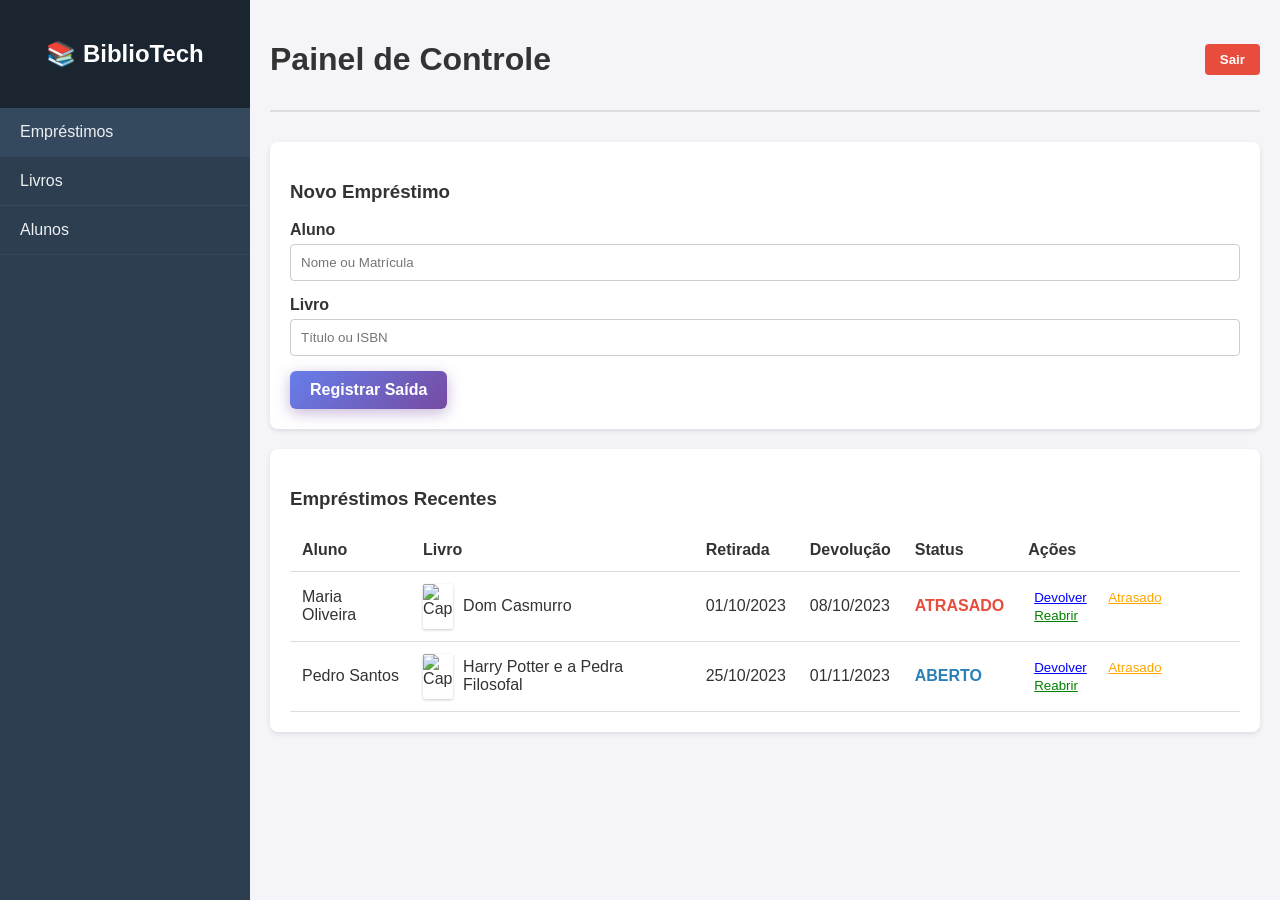
==== index.html @ e7c08247 "primeiro commit" ====
<!DOCTYPE html>
<html lang="pt-BR">
<head>
    <meta charset="UTF-8">
    <meta name="viewport" content="width=device-width, initial-scale=1.0">
    <title>BiblioTech - Gestão de Biblioteca</title>
    <link rel="stylesheet" href="styles.css">
</head>
<body>
    <div class="app-container">
        <!-- Sidebar -->
        <aside class="sidebar">
            <div class="logo">
                <h2>BiblioTech</h2>
            </div>
            <nav>
                <ul>
                    <li><a href="#" class="nav-link active" onclick="navegar('emprestimos')">Empréstimos</a></li>
                    <li><a href="#" class="nav-link" onclick="navegar('livros')">Livros</a></li>
                    <li><a href="#" class="nav-link" onclick="navegar('alunos')">Alunos</a></li>
                </ul>
            </nav>
        </aside>

        <!-- Conteúdo Principal -->
        <main class="content">
            <header>
                <h1>Painel de Controle</h1>
                <div style="display: flex; align-items: center; gap: 15px;">
                    <div id="usuario-logado"></div>
                    <button onclick="logout()" style="padding: 8px 15px; background-color: #e74c3c; color: white; border: none; border-radius: 4px; cursor: pointer; font-weight: bold;">Sair</button>
                </div>
            </header>

            <!-- Seção de Empréstimos (Padrão) -->
            <section id="secao-emprestimos">
                <div class="card">
                    <h3>Novo Empréstimo</h3>
                    <form id="form-emprestimo">
                        <div class="form-group">
                            <label for="input-aluno">Aluno</label>
                            <input type="text" id="input-aluno" placeholder="Nome ou Matrícula" required>
                        </div>
                        <div class="form-group">
                            <label for="input-livro">Livro</label>
                            <input type="text" id="input-livro" placeholder="Título ou ISBN" required>
                        </div>
                        <button type="submit" class="btn-primary">Registrar Saída</button>
                    </form>
                </div>
                <div class="card">
                    <h3>Empréstimos Recentes</h3>
                    <table class="tabela-dados">
                        <thead>
                            <tr>
                                <th>Aluno</th>
                                <th>Livro</th>
                                <th>Retirada</th>
                                <th>Devolução</th>
                                <th>Status</th>
                                <th>Ações</th>
                            </tr>
                        </thead>
                        <tbody id="tabela-emprestimos-body">
                            <!-- Preenchido via JS -->
                        </tbody>
                    </table>
                </div>
            </section>

            <!-- Seção de Livros (será preenchida via JS) -->
            <section id="secao-livros" style="display: none;">
                <div id="form-livro-container" style="display: none;">
                    <div class="card">
                        <h3>Cadastrar Novo Livro (Admin)</h3>
                        <form id="form-livro">
                            <div class="form-group">
                                <label>Título</label>
                                <input type="text" id="input-titulo-livro" placeholder="Título do Livro" required>
                            </div>
                            <div class="form-group">
                                <label>Gênero</label>
                                <input type="text" id="input-genero-livro" placeholder="Ex: Fantasia" required>
                            </div>
                            <div class="form-group">
                                <label>URL da Capa</label>
                                <input type="url" id="input-capa-livro" placeholder="https://exemplo.com/capa.jpg" required>
                            </div>
                            <div class="form-group">
                                <label>Estoque</label>
                                <input type="number" id="input-estoque-livro" placeholder="Quantidade de cópias" required min="1" value="1">
                            </div>
                            <button type="submit" class="btn-primary">Adicionar Livro</button>
                        </form>
                    </div>
                </div>
                <div id="livros-gallery"></div>
            </section>

            <!-- Seção de Alunos -->
            <section id="secao-alunos" style="display: none;">
                <div class="card">
                    <h3>Cadastrar Novo Aluno</h3>
                    <form id="form-aluno">
                        <div class="form-group">
                            <label>Nome</label>
                            <input type="text" id="input-nome-aluno" placeholder="Nome completo" required>
                        </div>
                        <div class="form-group">
                            <label>Matrícula</label>
                            <input type="text" id="input-matricula-aluno" placeholder="Ex: RA1234" required>
                        </div>
                        <div class="form-group">
                            <label>Senha</label>
                            <input type="password" id="input-senha-aluno" placeholder="Senha de acesso" required>
                        </div>
                        <button type="submit" class="btn-primary">Cadastrar Aluno</button>
                    </form>
                </div>

                <div class="card">
                    <h2>Alunos Vinculados</h2>
                    <p id="total-alunos">Total de Alunos: 0</p>
                    <table class="tabela-dados">
                        <thead id="tabela-alunos-head">
                            <!-- Cabeçalho gerado via JS -->
                        </thead>
                        <tbody id="tabela-alunos-body">
                            <!-- Corpo da tabela gerado via JS -->
                        </tbody>
                    </table>
                </div>
            </section>
        </main>
        </div>
    <script src="script.js"></script>

    <!-- Modal de Detalhes do Livro -->
    <div id="livro-detalhes-modal" class="modal" onclick="fecharDetalhesLivro()">
        <div class="modal-content" onclick="event.stopPropagation()">
            <span class="close-button" onclick="fecharDetalhesLivro()">&times;</span>
            <div class="modal-body">
                <img id="modal-capa-livro" src="" alt="Capa do Livro" class="modal-capa">
                <div class="modal-info">
                    <h2 id="modal-titulo-livro"></h2>
                    <p id="modal-genero-livro"></p>
                    <h3>Descrição</h3>
                    <p id="modal-descricao-livro"></p>
                    <h3>Resumo</h3>
                    <p id="modal-resumo-livro"></p>
                </div>
            </div>
        </div>
    </div>
</body>
</html>
---- styles.css ----
body {
    font-family: 'Poppins', sans-serif; /* Fonte mais moderna para o corpo */
    margin: 0;
    background-color: #f4f4f9;
    color: #333;
}

.app-container {
    display: flex;
    min-height: 100vh;
}

/* Sidebar */
.sidebar {
    width: 250px;
    background-color: #2c3e50; /* Cor de fundo de segurança */
    /* Textura de fundo com livros para a barra lateral */
    background-image: linear-gradient(rgba(44, 62, 80, 0.9), rgba(44, 62, 80, 0.9)), url('https://images.unsplash.com/photo-1481627834876-b7833e8f5570?ixlib=rb-1.2.1&auto=format&fit=crop&w=2282&q=80');
    background-size: cover;
    color: white;
    display: flex;
    flex-direction: column;
}

.sidebar .logo {
    padding: 20px;
    text-align: center;
    background-color: #1a252f;
}

/* Adiciona um ícone de livros antes do título */
.sidebar .logo h2::before {
    content: "📚 ";
}

.sidebar nav ul {
    list-style: none;
    padding: 0;
    margin: 0;
}

.sidebar nav a {
    display: block;
    padding: 15px 20px;
    color: #ecf0f1;
    text-decoration: none;
    border-bottom: 1px solid #34495e;
}

.sidebar nav a:hover, .sidebar nav a.active {
    background-color: #34495e;
}

/* Conteúdo Principal */
.content {
    flex: 1;
    padding: 20px;
    /* Fundo temático para a área principal */
    background-image: linear-gradient(rgba(244, 244, 249, 0.92), rgba(244, 244, 249, 0.92)), url('https://images.unsplash.com/photo-1507842217121-9e93c8ddd37f?ixlib=rb-1.2.1&auto=format&fit=crop&w=1950&q=80');
    background-size: cover;
    background-attachment: fixed;
}

header {
    display: flex;
    justify-content: space-between;
    align-items: center;
    margin-bottom: 30px;
    border-bottom: 2px solid #ddd;
    padding-bottom: 10px;
}

header #usuario-logado {
    font-weight: bold;
    animation: fadeIn 2.5s ease-in-out;
}

.card {
    background: white;
    padding: 20px;
    border-radius: 8px;
    box-shadow: 0 2px 5px rgba(0,0,0,0.1);
    margin-bottom: 20px;
}

.form-group {
    margin-bottom: 15px;
}

.form-group label {
    display: block;
    margin-bottom: 5px;
    font-weight: bold;
}

.form-group input {
    width: 100%;
    padding: 10px;
    border: 1px solid #ccc;
    border-radius: 4px;
    box-sizing: border-box;
}

.btn-primary {
    /* Gradiente chamativo */
    background: linear-gradient(135deg, #667eea 0%, #764ba2 100%); /* Roxo/Azul Vibrante */
    color: white;
    border: none;
    padding: 10px 20px;
    border-radius: 6px;
    cursor: pointer;
    font-size: 16px;
    font-weight: 600;
    box-shadow: 0 4px 15px rgba(118, 75, 162, 0.4); /* Sombra colorida */
    transition: transform 0.2s, box-shadow 0.2s;
}

.btn-primary:hover {
    transform: translateY(-2px);
    box-shadow: 0 6px 20px rgba(118, 75, 162, 0.6);
}

.btn-excluir {
    background-color: #e74c3c;
    color: white;
    border: none;
    border-radius: 4px;
    padding: 5px 10px;
    cursor: pointer;
    font-size: 0.8rem;
    font-weight: bold;
    transition: background-color 0.2s;
}
.btn-excluir:hover {
    background-color: #c0392b;
}

/* Tabela */
.tabela-dados {
    width: 100%;
    border-collapse: collapse;
    margin-top: 10px;
}

.tabela-dados th, .tabela-dados td {
    padding: 12px;
    text-align: left;
    border-bottom: 1px solid #ddd;
}

.status-atrasado { color: #e74c3c; font-weight: bold; }
.status-aberto { color: #2980b9; font-weight: bold; }

/* Miniatura da capa na tabela de empréstimos */
.capa-miniatura {
    width: 30px;
    height: 45px;
    object-fit: cover;
    border-radius: 2px;
    box-shadow: 0 1px 3px rgba(0,0,0,0.2);
}

/* Estilos da Página de Login */
.login-container {
    display: flex;
    justify-content: center;
    align-items: center;
    height: 100vh;
    background-color: #1a252f;
    /* Imagem profissional: Biblioteca com estantes e pessoas lendo/estudando */
    background-image: linear-gradient(rgba(20, 30, 48, 0.6), rgba(36, 59, 85, 0.6)), url('https://images.unsplash.com/photo-1524995997946-a1c2e315a42f?ixlib=rb-1.2.1&auto=format&fit=crop&w=1950&q=80');
    background-size: cover;
    background-position: center;
    background-attachment: fixed;
}

.login-card {
    display: flex; /* Ativa o layout lado a lado */
    background: white;
    border-radius: 15px;
    box-shadow: 0 15px 35px rgba(0,0,0,0.3);
    width: 90%;
    max-width: 900px;
    min-height: 550px;
    overflow: hidden; /* Garante que a imagem respeite as bordas arredondadas */
    padding: 0; /* Remove padding do container principal */
    border-top: none; /* Remove a borda superior do estilo anterior */
}

/* Lado da Imagem */
.login-image-side {
    flex: 1; /* Ocupa 50% do espaço */
    background-image: url('https://images.unsplash.com/photo-1521587760476-6c12a4b040da?ixlib=rb-1.2.1&auto=format&fit=crop&w=1350&q=80');
    background-size: cover;
    background-position: center;
    position: relative;
    display: flex;
    align-items: flex-end;
    color: white;
}

.login-image-side::before {
    content: '';
    position: absolute;
    top: 0; left: 0; right: 0; bottom: 0;
    background: linear-gradient(to top, rgba(0,0,0,0.85), rgba(0,0,0,0.2));
}

.overlay-content {
    position: relative;
    padding: 40px;
    z-index: 1;
    animation: fadeIn 2.5s ease-in-out; /* Aplica a animação mais lenta */
}

.overlay-content h2 {
    font-family: 'Playfair Display', serif;
    font-style: italic;
    margin-bottom: 15px;
    font-size: 2.5rem;
    line-height: 1.2;
    text-shadow: 0 2px 4px rgba(0,0,0,0.3);
}

.overlay-content p {
    font-size: 1.1rem;
    opacity: 0.9;
}

/* Lado do Formulário */
.login-form-side {
    flex: 1; /* Ocupa os outros 50% */
    padding: 50px;
    display: flex;
    flex-direction: column;
    justify-content: center;
}

.login-header {
    text-align: center;
    margin-bottom: 40px;
}

.login-header h1 {
    margin: 0 0 10px 0;
    font-family: 'Playfair Display', serif;
    color: #2c3e50;
    font-size: 2.8rem;
    font-weight: 700;
}

/* Inputs mais bonitos */
.login-form-side input { /* Seletor mais específico */
    padding: 15px;
    background-color: #f9f9f9;
    border: 1px solid #ddd;
    border-radius: 6px;
    font-size: 16px;
    transition: border-color 0.3s;
}

.login-form-side input:focus { /* Seletor mais específico */
    border-color: #667eea;
    background-color: #fff;
    outline: none;
    box-shadow: 0 0 0 3px rgba(102, 126, 234, 0.1);
}

.full-width {
    width: 100%;
    font-size: 18px;
    padding: 15px;
    margin-top: 25px;
    font-weight: bold;
    letter-spacing: 0.5px;
    text-transform: uppercase;
    font-size: 14px;
}

.login-footer {
    text-align: center;
    margin-top: 25px;
    font-size: 0.85rem;
    color: #7f8c8d;
}

.login-footer a {
    color: #667eea;
    text-decoration: none;
    font-weight: 600;
}

.login-footer a:hover {
    text-decoration: underline;
}

/* Responsividade para celulares */
@media (max-width: 768px) {
    .login-card {
        flex-direction: column;
        max-width: 400px;
        min-height: auto;
    }
    .login-image-side {
        display: none; /* Esconde a imagem em telas pequenas */
    }
    .login-form-side {
        padding: 30px;
    }
}

/* Animação de Fade In */
@keyframes fadeIn {
    from {
        opacity: 0;
        transform: translateY(20px);
    }
    to {
        opacity: 1;
        transform: translateY(0);
    }
}

/* Estilos da Seção de Livros */
.genero-titulo {
    border-bottom: 2px solid #2c3e50;
    padding-bottom: 5px;
    margin-top: 30px;
    color: #2c3e50;
}

.livros-lista {
    display: flex;
    flex-wrap: wrap;
    gap: 25px;
    margin-top: 20px;
    justify-content: flex-start;
}

.livro-card {
    background-color: #fff;
    border-radius: 12px;
    box-shadow: 0 4px 15px rgba(0,0,0,0.08);
    width: 180px;
    text-align: center;
    position: relative;
    padding: 15px;
    transition: transform 0.3s ease, box-shadow 0.3s ease;
    cursor: pointer;
    display: flex;
    flex-direction: column;
    align-items: center;
    justify-content: space-between;
}

.livro-card:hover {
    transform: translateY(-8px);
    box-shadow: 0 12px 24px rgba(0,0,0,0.15);
}

.livro-capa {
    width: 100%;
    height: 240px;
    object-fit: cover;
    border-radius: 6px;
    /* Sombra mais elaborada para dar profundidade */
    box-shadow: 
        -1px 1px 3px rgba(0,0,0,0.1),
        -3px 3px 8px rgba(0,0,0,0.1),
        -5px 5px 15px rgba(0,0,0,0.1);
    margin-bottom: 10px;
    border: 1px solid rgba(0,0,0,0.1); /* Borda sutil */
    transition: transform 0.3s ease, box-shadow 0.3s ease;
}

.livro-card:hover .livro-capa {
    transform: scale(1.03); /* Aumenta levemente a capa */
    box-shadow: 
        -1px 1px 5px rgba(0,0,0,0.15),
        -5px 5px 15px rgba(0,0,0,0.15),
        -10px 10px 25px rgba(0,0,0,0.15);
}

.livro-titulo {
    font-weight: 700;
    margin-top: 10px;
    font-size: 0.95rem;
    color: #2c3e50;
    line-height: 1.4;
    min-height: 40px;
}

.btn-excluir-livro {
    position: absolute;
    top: 5px;
    right: 5px;
    background-color: #e74c3c;
    color: white;
    border: none;
    border-radius: 50%;
    width: 25px;
    height: 25px;
    font-weight: bold;
    cursor: pointer;
    opacity: 0.8;
    transition: opacity 0.2s;
}
.btn-excluir-livro:hover {
    opacity: 1;
}

.btn-solicitar {
    margin-top: 12px;
    padding: 8px 16px;
    background-color: #667eea;
    color: white;
    border: none;
    border-radius: 20px;
    font-size: 0.85rem;
    font-weight: 600;
    cursor: pointer;
    transition: background-color 0.2s;
    width: 100%;
}

.btn-solicitar:hover {
    background-color: #5a6fd6;
}

/* Estilos do Modal */
.modal {
    display: none;
    position: fixed;
    z-index: 1000;
    left: 0;
    top: 0;
    width: 100%;
    height: 100%;
    overflow: auto;
    background-color: rgba(0,0,0,0.6);
    justify-content: center;
    align-items: center;
}

.modal-content {
    background-color: #fefefe;
    margin: auto;
    padding: 30px;
    border-radius: 15px;
    box-shadow: 0 5px 25px rgba(0,0,0,0.3);
    width: 90%;
    max-width: 800px;
    position: relative;
    animation: fadeIn 0.5s;
}

.close-button {
    color: #aaa;
    position: absolute;
    top: 15px;
    right: 25px;
    font-size: 28px;
    font-weight: bold;
    cursor: pointer;
}

.close-button:hover,
.close-button:focus {
    color: #333;
}

.modal-body {
    display: flex;
    gap: 30px;
}

.modal-capa {
    width: 250px;
    height: auto;
    object-fit: contain;
    border-radius: 10px;
    box-shadow: 0 4px 15px rgba(0,0,0,0.2);
}

.modal-info {
    flex: 1;
}

.modal-info h2 {
    margin-top: 0;
    color: #2c3e50;
}

.modal-info h3 {
    border-bottom: 2px solid #667eea;
    padding-bottom: 5px;
    margin-top: 20px;
    color: #333;
}

.modal-info p {
    line-height: 1.6;
    text-align: justify;
}
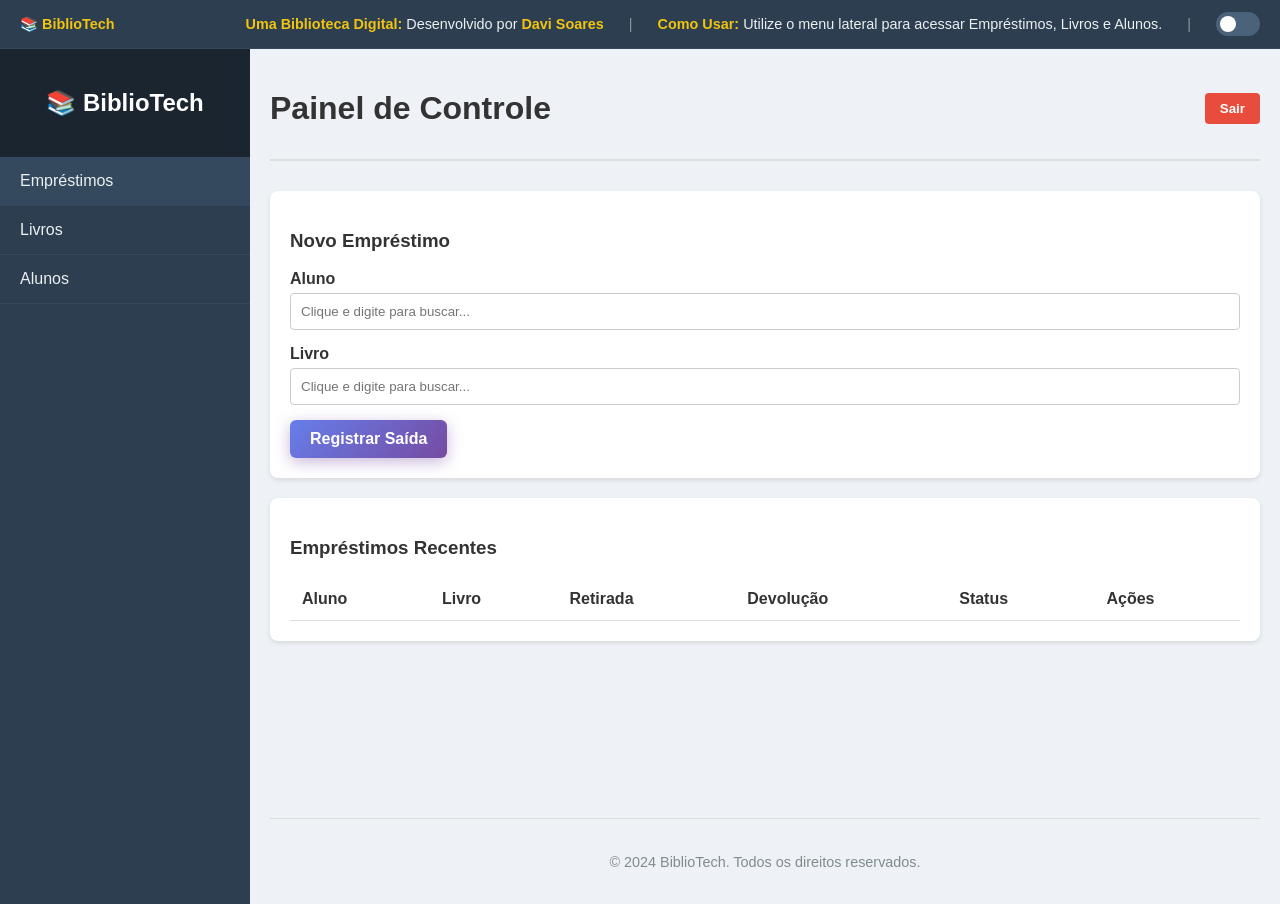
==== commit 82cd9dcd: "atualização tela home" ====
--- a/index.html
+++ b/index.html
@@ -7,6 +7,25 @@
     <link rel="stylesheet" href="styles.css">
 </head>
 <body>
+    <!-- Barra Superior com Informações do App -->
+    <div class="top-info-bar">
+        <div>
+            <strong>📚 BiblioTech</strong>
+        </div>
+        <div style="display: flex; align-items: center; gap: 15px;">
+            <span><strong>Uma Biblioteca Digital:</strong> Desenvolvido por <a href="https://github.com/" target="_blank">Davi Soares</a></span>
+            <span style="margin: 0 10px; opacity: 0.5;">|</span>
+            <span><strong>Como Usar:</strong> Utilize o menu lateral para acessar Empréstimos, Livros e Alunos.</span>
+            <span style="margin: 0 10px; opacity: 0.5;">|</span>
+            <div class="theme-switch-wrapper">
+                <label class="theme-switch" for="dark-mode-toggle">
+                    <input type="checkbox" id="dark-mode-toggle" />
+                    <span class="slider round"></span>
+                </label>
+            </div>
+        </div>
+    </div>
+
     <div class="app-container">
         <!-- Sidebar -->
         <aside class="sidebar">
@@ -34,16 +53,19 @@
 
             <!-- Seção de Empréstimos (Padrão) -->
             <section id="secao-emprestimos">
+                <div id="alerta-atrasos-container"></div>
                 <div class="card">
                     <h3>Novo Empréstimo</h3>
                     <form id="form-emprestimo">
                         <div class="form-group">
                             <label for="input-aluno">Aluno</label>
-                            <input type="text" id="input-aluno" placeholder="Nome ou Matrícula" required>
+                            <input type="text" id="input-aluno" placeholder="Clique e digite para buscar..." required autocomplete="off">
+                            <div id="aluno-suggestions" class="suggestions-container"></div>
                         </div>
                         <div class="form-group">
                             <label for="input-livro">Livro</label>
-                            <input type="text" id="input-livro" placeholder="Título ou ISBN" required>
+                            <input type="text" id="input-livro" placeholder="Clique e digite para buscar..." required autocomplete="off">
+                            <div id="livro-suggestions" class="suggestions-container"></div>
                         </div>
                         <button type="submit" class="btn-primary">Registrar Saída</button>
                     </form>
@@ -72,7 +94,7 @@
             <section id="secao-livros" style="display: none;">
                 <div id="form-livro-container" style="display: none;">
                     <div class="card">
-                        <h3>Cadastrar Novo Livro (Admin)</h3>
+                        <h3>Cadastrar Novo Livro (Administrador)</h3>
                         <form id="form-livro">
                             <div class="form-group">
                                 <label>Título</label>
@@ -81,6 +103,14 @@
                             <div class="form-group">
                                 <label>Gênero</label>
                                 <input type="text" id="input-genero-livro" placeholder="Ex: Fantasia" required>
+                            </div>
+                            <div class="form-group">
+                                <label>Descrição</label>
+                                <textarea id="input-descricao-livro" placeholder="Descrição do livro" required></textarea>
+                            </div>
+                            <div class="form-group">
+                                <label>Ano de Lançamento</label>
+                                <input type="number" id="input-ano-livro" placeholder="Ano de lançamento" required>
                             </div>
                             <div class="form-group">
                                 <label>URL da Capa</label>
@@ -94,6 +124,7 @@
                         </form>
                     </div>
                 </div>
+                <div id="destaques-do-mes-container"></div>
                 <div id="livros-gallery"></div>
             </section>
 
@@ -131,6 +162,11 @@
                     </table>
                 </div>
             </section>
+
+            <!-- Rodapé -->
+            <footer class="app-footer">
+                <p>&copy; <span id="copyright-year">2024</span> BiblioTech. Todos os direitos reservados.</p>
+            </footer>
         </main>
         </div>
     <script src="script.js"></script>
@@ -144,10 +180,12 @@
                 <div class="modal-info">
                     <h2 id="modal-titulo-livro"></h2>
                     <p id="modal-genero-livro"></p>
-                    <h3>Descrição</h3>
+                    <p id="modal-ano-livro"></p>
+                    <div id="modal-status-livro" style="margin: 15px 0;"></div>
+                    <div id="modal-botao-container"></div>
+                    <h3 style="margin-top: 20px;">Descrição</h3>
                     <p id="modal-descricao-livro"></p>
-                    <h3>Resumo</h3>
-                    <p id="modal-resumo-livro"></p>
+                    <div id="modal-comentarios-section"></div>
                 </div>
             </div>
         </div>
--- a/styles.css
+++ b/styles.css
@@ -7,7 +7,7 @@
 
 .app-container {
     display: flex;
-    min-height: 100vh;
+    min-height: calc(100vh - 45px); /* Ajuste para a top-bar */
 }
 
 /* Sidebar */
@@ -55,10 +55,11 @@
 .content {
     flex: 1;
     padding: 20px;
-    /* Fundo temático para a área principal */
-    background-image: linear-gradient(rgba(244, 244, 249, 0.92), rgba(244, 244, 249, 0.92)), url('https://images.unsplash.com/photo-1507842217121-9e93c8ddd37f?ixlib=rb-1.2.1&auto=format&fit=crop&w=1950&q=80');
-    background-size: cover;
-    background-attachment: fixed;
+    display: flex;
+    flex-direction: column;
+    background-image: none;
+    background-color: #eef1f5; /* Fundo padrão profissional */
+    transition: background-color 0.3s ease; /* Transição suave de cor */
 }
 
 header {
@@ -85,6 +86,7 @@
 
 .form-group {
     margin-bottom: 15px;
+    position: relative; /* Para posicionar o container de sugestões */
 }
 
 .form-group label {
@@ -234,6 +236,7 @@
     display: flex;
     flex-direction: column;
     justify-content: center;
+    position: relative; /* Para posicionar o toggle de tema */
 }
 
 .login-header {
@@ -361,7 +364,7 @@
 .livro-capa {
     width: 100%;
     height: 240px;
-    object-fit: cover;
+    object-fit: contain;
     border-radius: 6px;
     /* Sombra mais elaborada para dar profundidade */
     box-shadow: 
@@ -501,4 +504,525 @@
 .modal-info p {
     line-height: 1.6;
     text-align: justify;
+}
+
+/* Estilos da Página Splash (home.html) */
+.splash-container {
+    display: flex;
+    justify-content: center;
+    align-items: center;
+    height: 100vh;
+    text-align: center;
+    color: white;
+    /* Imagem de fundo profissional com tema de biblioteca */
+    background-image: linear-gradient(rgba(0, 0, 0, 0.6), rgba(0, 0, 0, 0.6)), url('https://images.unsplash.com/photo-1507842217343-583bb7270b66?auto=format&fit=crop&w=1950&q=80');
+    background-size: cover;
+    background-position: center;
+    font-family: 'Poppins', sans-serif;
+    padding: 20px;
+    box-sizing: border-box;
+}
+
+.splash-content {
+    animation: fadeIn 2s ease-in-out;
+    /* Efeito de moldura bonita e moderna (glassmorphism) */
+    background: rgba(255, 255, 255, 0.1);
+    backdrop-filter: blur(8px);
+    -webkit-backdrop-filter: blur(8px); /* Para compatibilidade com Safari */
+    padding: 40px 60px;
+    border-radius: 15px;
+    border: 1px solid rgba(255, 255, 255, 0.2);
+    box-shadow: 0 8px 32px 0 rgba(0, 0, 0, 0.37);
+}
+
+.splash-content h1 {
+    font-family: 'Playfair Display', serif;
+    font-size: 4rem;
+    margin-bottom: 10px;
+    text-shadow: 0 2px 4px rgba(0,0,0,0.5);
+}
+
+.splash-content p {
+    font-size: 1.2rem;
+    margin-bottom: 30px;
+    text-shadow: 0 1px 3px rgba(0,0,0,0.5);
+}
+
+.btn-splash {
+    background: linear-gradient(135deg, #667eea 0%, #764ba2 100%);
+    color: white;
+    padding: 15px 35px;
+    border-radius: 50px;
+    text-decoration: none;
+    font-size: 1.1rem;
+    font-weight: 600;
+    box-shadow: 0 4px 15px rgba(0,0,0,0.2);
+    transition: transform 0.3s, box-shadow 0.3s;
+    display: inline-block;
+}
+
+.btn-splash:hover {
+    transform: translateY(-3px);
+    box-shadow: 0 6px 20px rgba(0,0,0,0.3);
+}
+
+/* Estilos da Tela de Carregamento */
+#loading-overlay {
+    position: fixed;
+    top: 0;
+    left: 0;
+    width: 100%;
+    height: 100%;
+    background-color: rgba(255, 255, 255, 0.9);
+    display: none; /* Inicia oculto */
+    justify-content: center;
+    align-items: center;
+    flex-direction: column;
+    z-index: 2000;
+}
+
+body.dark-mode #loading-overlay {
+    background-color: rgba(26, 37, 47, 0.9);
+}
+
+body.dark-mode #loading-overlay p {
+    color: #ecf0f1;
+}
+
+#loading-overlay p {
+    margin-top: 20px;
+    font-size: 1.2rem;
+    font-weight: 600;
+    color: #2c3e50;
+}
+
+/* Animação do Livro */
+.book {
+    --color: #fff;
+    --duration: 6.8s;
+    width: 32px;
+    height: 12px;
+    position: relative;
+    margin: 32px 0 0 0;
+    zoom: 1.5;
+}
+
+.book .book__pg-shadow {
+    width: 100%;
+    height: 100%;
+    position: absolute;
+    left: 0;
+    top: 0;
+    transform-origin: left center;
+    transform: scaleY(0);
+    animation: book-page-shadow var(--duration) linear infinite;
+}
+
+.book .book__pg {
+    width: 16px;
+    height: 10px;
+    position: absolute;
+    top: 0;
+    left: 50%;
+    transform-origin: left center;
+    border-radius: 0 2px 2px 0;
+    background: var(--color);
+    transform: scaleY(0);
+    animation: book-page var(--duration) linear infinite;
+}
+
+.book .book__pg--2 { animation-delay: 0.25s; }
+.book .book__pg--3 { animation-delay: 0.5s; }
+.book .book__pg--4 { animation-delay: 0.75s; }
+.book .book__pg--5 { animation-delay: 1s; }
+
+@keyframes book-page {
+    0%, 12.5% { transform: scaleY(0); }
+    25%, 75% { transform: scaleY(1); }
+    87.5%, 100% { transform: scaleY(0); }
+}
+
+@keyframes book-page-shadow {
+    0%, 12.5% { transform: scaleY(0); }
+    25%, 75% { transform: scaleY(1); }
+    87.5%, 100% { transform: scaleY(0); }
+}
+
+/* Estilos para a seção de Comentários/Feedback */
+.comentario-item {
+    background-color: #f8f9fa;
+    padding: 12px;
+    border-radius: 8px;
+    margin-bottom: 12px;
+    border-left: 4px solid #667eea; /* Detalhe colorido à esquerda */
+    box-shadow: 0 1px 3px rgba(0,0,0,0.05);
+}
+
+.comentario-header {
+    display: flex;
+    justify-content: space-between;
+    font-size: 0.9rem;
+    margin-bottom: 6px;
+    color: #2c3e50;
+}
+
+.comentario-data {
+    font-size: 0.8rem;
+    color: #95a5a6;
+}
+
+.comentario-texto {
+    margin: 0;
+    font-size: 0.95rem;
+    color: #555;
+    line-height: 1.4;
+}
+
+#texto-novo-comentario {
+    width: 100%;
+    padding: 12px;
+    border: 1px solid #ddd;
+    border-radius: 6px;
+    resize: vertical; /* Permite redimensionar apenas verticalmente */
+    font-family: inherit;
+    box-sizing: border-box;
+    transition: border-color 0.3s;
+}
+
+#texto-novo-comentario:focus {
+    border-color: #667eea;
+    outline: none;
+}
+
+/* Estilos para as Estrelas de Classificação */
+.star-filled { color: #f1c40f; } /* Amarelo/Dourado */
+.star-empty { color: #ccc; }
+.stars-display { font-size: 1rem; }
+
+.rating-container {
+    display: flex;
+    align-items: center;
+    margin-bottom: 10px;
+}
+
+.stars-input span {
+    font-size: 1.5rem;
+    color: #ccc;
+    cursor: pointer;
+    transition: color 0.2s, transform 0.1s;
+    display: inline-block;
+}
+
+.stars-input span.active, .stars-input span:hover {
+    color: #f1c40f;
+    transform: scale(1.1);
+}
+
+/* Estilos para o Toggle de Modo Escuro */
+.theme-switch-wrapper {
+    display: flex;
+    align-items: center;
+}
+.theme-switch {
+    display: inline-block;
+    height: 24px;
+    position: relative;
+    width: 44px;
+}
+.theme-switch input {
+    opacity: 0;
+    width: 0;
+    height: 0;
+}
+.slider {
+    background-color: #4a627a;
+    bottom: 0;
+    cursor: pointer;
+    left: 0;
+    position: absolute;
+    right: 0;
+    top: 0;
+    transition: .4s;
+}
+.slider:before {
+    background-color: #fff;
+    bottom: 4px;
+    content: "";
+    height: 16px;
+    left: 4px;
+    position: absolute;
+    transition: .4s;
+    width: 16px;
+}
+input:checked + .slider {
+    background-color: #667eea;
+}
+input:checked + .slider:before {
+    transform: translateX(20px);
+}
+.slider.round {
+    border-radius: 34px;
+}
+.slider.round:before {
+    border-radius: 50%;
+}
+
+/* --- TEMA MODO ESCURO --- */
+body.dark-mode {
+    background-color: #1a252f;
+    color: #ecf0f1;
+}
+
+/* Estilos do Modo Escuro para a Página de Login */
+body.dark-mode .login-card {
+    background: #2c3e50;
+    box-shadow: 0 15px 35px rgba(0,0,0,0.5);
+}
+
+body.dark-mode .login-header h1,
+body.dark-mode .login-header p {
+    color: #ecf0f1;
+}
+
+body.dark-mode .login-form-side input {
+    background-color: #34495e;
+    color: #ecf0f1;
+    border: 1px solid #4a627a;
+}
+
+body.dark-mode .login-form-side input:focus {
+    border-color: #764ba2;
+    background-color: #3a506b;
+    box-shadow: 0 0 0 3px rgba(118, 75, 162, 0.2);
+}
+
+body.dark-mode .login-footer {
+    color: #95a5a6;
+}
+
+body.dark-mode .login-footer a {
+    color: #76a9ea;
+}
+
+/* Estilos do Modo Escuro para o Modal de Recuperação de Senha */
+body.dark-mode #recuperar-senha-modal .modal-content {
+    background-color: #2c3e50;
+    color: #ecf0f1;
+}
+
+body.dark-mode #recuperar-senha-modal .close-button {
+    color: #bdc3c7;
+}
+
+body.dark-mode #recuperar-senha-modal .close-button:hover {
+    color: #fff;
+}
+
+/* Ajusta a cor das mensagens de sucesso/erro no modal de recuperação em modo escuro */
+body.dark-mode #resultado-recuperacao p[style*="#27ae60"] { color: #2ecc71 !important; }
+body.dark-mode #resultado-recuperacao p[style*="#e74c3c"] { color: #ff7675 !important; }
+
+
+body.dark-mode .content {
+    background-color: #212e3c;
+    background-image: none;
+}
+
+body.dark-mode .card {
+    background: #2c3e50;
+    color: #ecf0f1;
+    box-shadow: 0 2px 5px rgba(0,0,0,0.3);
+}
+
+body.dark-mode .tabela-dados th, 
+body.dark-mode .tabela-dados td {
+    border-bottom: 1px solid #34495e;
+}
+
+body.dark-mode header {
+    border-bottom: 2px solid #34495e;
+}
+
+body.dark-mode .form-group input,
+body.dark-mode textarea {
+    background-color: #34495e;
+    color: #ecf0f1;
+    border: 1px solid #4a627a;
+}
+body.dark-mode .form-group input::placeholder,
+body.dark-mode textarea::placeholder {
+    color: #95a5a6;
+}
+
+body.dark-mode .modal-content { background-color: #2c3e50; }
+body.dark-mode .modal-info h2,
+body.dark-mode .modal-info h3 { color: #fff; }
+body.dark-mode .close-button { color: #bdc3c7; }
+body.dark-mode .close-button:hover { color: #fff; }
+body.dark-mode .comentario-item { background-color: #34495e; border-left-color: #764ba2; }
+body.dark-mode .comentario-header { color: #ecf0f1; }
+body.dark-mode .comentario-texto { color: #bdc3c7; }
+body.dark-mode #texto-novo-comentario { background-color: #212e3c; border-color: #4a627a; color: #ecf0f1; }
+body.dark-mode .genero-titulo { color: #ecf0f1; border-bottom-color: #667eea; }
+body.dark-mode .livro-card { background-color: #34495e; box-shadow: 0 4px 15px rgba(0,0,0,0.2); }
+body.dark-mode .livro-titulo { color: #ecf0f1; }
+body.dark-mode .sidebar { background-image: linear-gradient(rgba(26, 37, 47, 0.95), rgba(26, 37, 47, 0.95)), url('https://images.unsplash.com/photo-1481627834876-b7833e8f5570?ixlib=rb-1.2.1&auto=format&fit=crop&w=2282&q=80'); }
+body.dark-mode .sidebar .logo { background-color: #111821; }
+body.dark-mode .suggestions-container {
+    background-color: #34495e;
+    border-color: #4a627a;
+}
+body.dark-mode .suggestion-item:hover {
+    background-color: #4a627a;
+}
+body.dark-mode .alerta-atrasos {
+    background-color: #4a3232;
+    border-color: #c0392b;
+    color: #f2d7d5;
+}
+
+body.dark-mode .alerta-atrasos h4 {
+    color: #f5b7b1;
+}
+
+body.dark-mode .destaques-titulo {
+    color: #a389d4; /* Roxo mais claro */
+}
+
+body.dark-mode .livro-card.destaque {
+    border-color: #f1c40f;
+}
+
+/* Estilos para a nova barra superior de informações */
+.top-info-bar {
+    background-color: #2c3e50;
+    color: #ecf0f1;
+    padding: 12px 20px;
+    display: flex;
+    justify-content: space-between;
+    align-items: center;
+    font-size: 0.9rem;
+    border-bottom: 1px solid #34495e;
+}
+
+.top-info-bar strong {
+    color: #f1c40f; /* Destaque em amarelo */
+}
+
+/* Estilos para a nova barra superior de informações */
+.top-info-bar {
+    background-color: #2c3e50;
+    color: #ecf0f1;
+    padding: 12px 20px;
+    display: flex;
+    justify-content: space-between;
+    align-items: center;
+    font-size: 0.9rem;
+    border-bottom: 1px solid #34495e;
+}
+
+.top-info-bar strong {
+    color: #f1c40f; /* Destaque em amarelo */
+}
+
+/* Estilo para o link do desenvolvedor na barra superior */
+.top-info-bar a {
+    color: #f1c40f;
+    text-decoration: none;
+    font-weight: bold;
+}
+
+.top-info-bar a:hover {
+    text-decoration: underline;
+}
+
+/* Estilos para o Rodapé */
+.app-footer {
+    margin-top: auto; /* Empurra o rodapé para o final do container flex */
+    padding-top: 20px;
+    border-top: 1px solid #ddd;
+    text-align: center;
+    font-size: 0.9rem;
+    color: #7f8c8d;
+}
+
+body.dark-mode .app-footer {
+    border-top-color: #34495e;
+    color: #95a5a6;
+}
+
+/* Estilos para o container de sugestões (autocomplete) */
+.suggestions-container {
+    display: none; /* Começa escondido */
+    position: absolute;
+    border: 1px solid #ddd;
+    border-top: none;
+    z-index: 99;
+    background-color: white;
+    width: 100%;
+    box-sizing: border-box;
+    max-height: 200px;
+    overflow-y: auto;
+    box-shadow: 0 3px 8px rgba(0,0,0,0.1);
+    border-radius: 0 0 6px 6px;
+}
+
+.suggestion-item {
+    padding: 12px;
+    cursor: pointer;
+    font-size: 0.95rem;
+}
+
+.suggestion-item:hover {
+    background-color: #f0f2f5;
+}
+
+/* Estilos para o Alerta de Atrasos */
+.alerta-atrasos {
+    background-color: #fff2f2;
+    border: 1px solid #e74c3c;
+    border-left-width: 5px;
+}
+
+.alerta-atrasos h4 {
+    margin-top: 0;
+    color: #c0392b;
+}
+
+.alerta-atrasos ul {
+    padding-left: 25px;
+    margin-top: 10px;
+    list-style-type: '👤';
+}
+
+.alerta-atrasos li {
+    padding-left: 8px;
+    margin-bottom: 5px;
+}
+
+/* Estilos para a Seção de Destaques */
+.destaques-titulo {
+    color: #764ba2; /* Roxo do gradiente */
+    font-family: 'Playfair Display', serif;
+    font-size: 1.8rem;
+    text-align: center;
+    margin-bottom: 20px;
+}
+
+.livro-card.destaque {
+    border: 2px solid #f1c40f; /* Borda dourada */
+}
+
+.destaque-badge {
+    position: absolute;
+    top: 10px;
+    left: -8px;
+    background: linear-gradient(135deg, #f1c40f 0%, #f39c12 100%); /* Gradiente dourado */
+    color: white;
+    padding: 5px 10px;
+    font-size: 0.8rem;
+    font-weight: bold;
+    border-radius: 4px;
+    box-shadow: 0 2px 5px rgba(0,0,0,0.2);
+    transform: rotate(-5deg);
 }
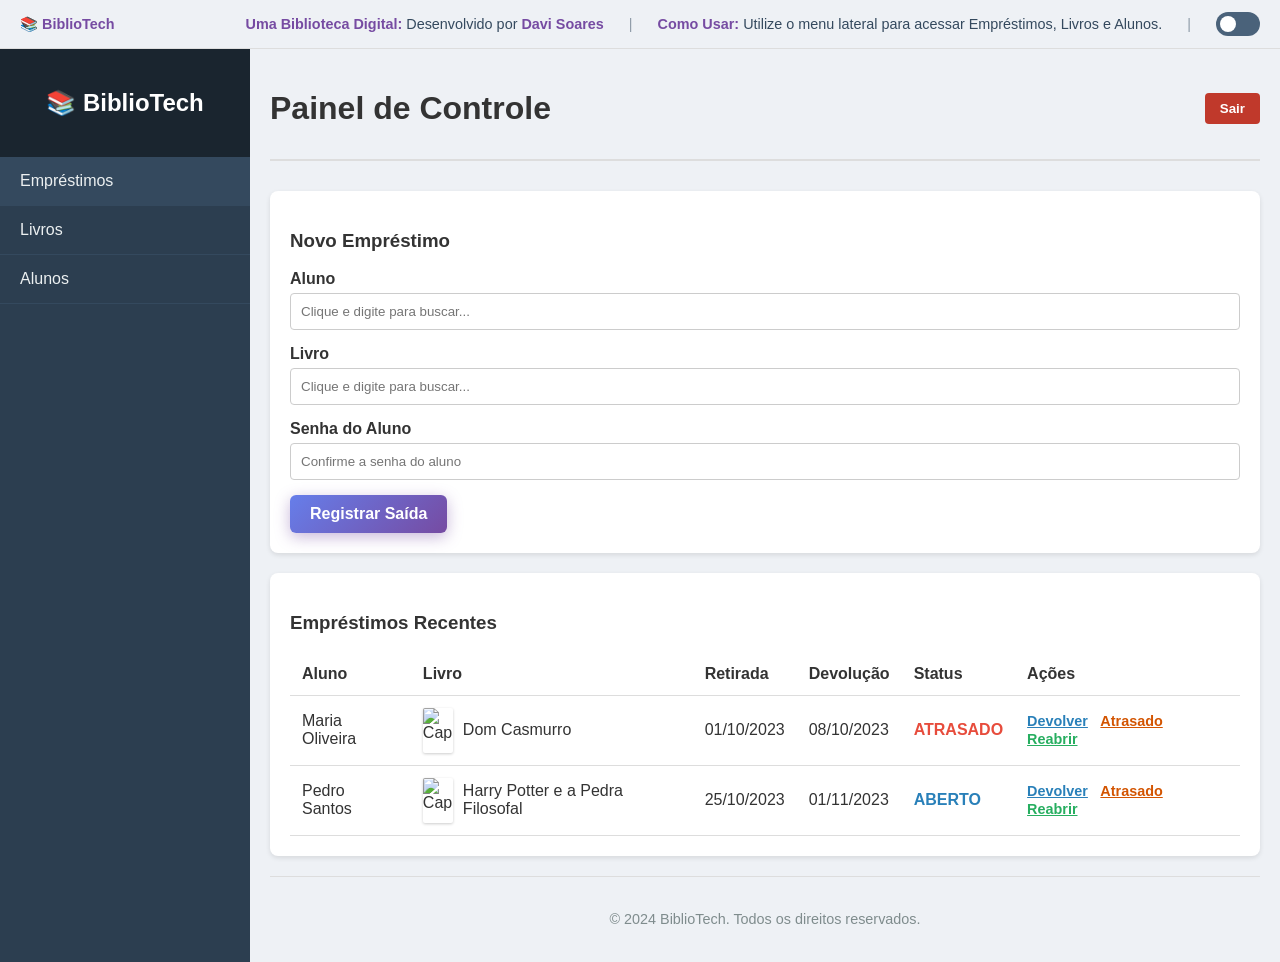
==== commit 0704aa40: "atualizacao modo dark" ====
--- a/index.html
+++ b/index.html
@@ -14,9 +14,9 @@
         </div>
         <div style="display: flex; align-items: center; gap: 15px;">
             <span><strong>Uma Biblioteca Digital:</strong> Desenvolvido por <a href="https://github.com/" target="_blank">Davi Soares</a></span>
-            <span style="margin: 0 10px; opacity: 0.5;">|</span>
+            <span class="info-separator">|</span>
             <span><strong>Como Usar:</strong> Utilize o menu lateral para acessar Empréstimos, Livros e Alunos.</span>
-            <span style="margin: 0 10px; opacity: 0.5;">|</span>
+            <span class="info-separator">|</span>
             <div class="theme-switch-wrapper">
                 <label class="theme-switch" for="dark-mode-toggle">
                     <input type="checkbox" id="dark-mode-toggle" />
@@ -47,7 +47,7 @@
                 <h1>Painel de Controle</h1>
                 <div style="display: flex; align-items: center; gap: 15px;">
                     <div id="usuario-logado"></div>
-                    <button onclick="logout()" style="padding: 8px 15px; background-color: #e74c3c; color: white; border: none; border-radius: 4px; cursor: pointer; font-weight: bold;">Sair</button>
+                    <button onclick="logout()" class="btn-logout">Sair</button>
                 </div>
             </header>
 
@@ -66,6 +66,10 @@
                             <label for="input-livro">Livro</label>
                             <input type="text" id="input-livro" placeholder="Clique e digite para buscar..." required autocomplete="off">
                             <div id="livro-suggestions" class="suggestions-container"></div>
+                        </div>
+                        <div class="form-group">
+                            <label for="input-senha-emprestimo">Senha do Aluno</label>
+                            <input type="password" id="input-senha-emprestimo" placeholder="Confirme a senha do aluno" required>
                         </div>
                         <button type="submit" class="btn-primary">Registrar Saída</button>
                     </form>
@@ -98,19 +102,16 @@
                         <form id="form-livro">
                             <div class="form-group">
                                 <label>Título</label>
-                                <input type="text" id="input-titulo-livro" placeholder="Título do Livro" required>
+                                <input type="text" id="input-titulo-livro" placeholder="Digite para buscar livros na web..." required autocomplete="off">
+                                <div id="livro-search-suggestions" class="suggestions-container"></div>
                             </div>
                             <div class="form-group">
                                 <label>Gênero</label>
                                 <input type="text" id="input-genero-livro" placeholder="Ex: Fantasia" required>
                             </div>
                             <div class="form-group">
-                                <label>Descrição</label>
-                                <textarea id="input-descricao-livro" placeholder="Descrição do livro" required></textarea>
-                            </div>
-                            <div class="form-group">
                                 <label>Ano de Lançamento</label>
-                                <input type="number" id="input-ano-livro" placeholder="Ano de lançamento" required>
+                                <input type="number" id="input-ano-livro" placeholder="Ex: 2023" required>
                             </div>
                             <div class="form-group">
                                 <label>URL da Capa</label>
@@ -183,11 +184,33 @@
                     <p id="modal-ano-livro"></p>
                     <div id="modal-status-livro" style="margin: 15px 0;"></div>
                     <div id="modal-botao-container"></div>
-                    <h3 style="margin-top: 20px;">Descrição</h3>
-                    <p id="modal-descricao-livro"></p>
                     <div id="modal-comentarios-section"></div>
                 </div>
             </div>
+        </div>
+    </div>
+
+    <!-- Modal de Edição de Aluno -->
+    <div id="aluno-edicao-modal" class="modal" onclick="fecharModalEdicaoAluno()">
+        <div class="modal-content" style="max-width: 500px;" onclick="event.stopPropagation()">
+            <span class="close-button" onclick="fecharModalEdicaoAluno()">&times;</span>
+            <h2>Editar Aluno</h2>
+            <form id="form-edicao-aluno" onsubmit="salvarEdicaoAluno(event)">
+                <input type="hidden" id="edit-aluno-id">
+                <div class="form-group">
+                    <label>Nome</label>
+                    <input type="text" id="edit-nome-aluno" placeholder="Nome completo" required>
+                </div>
+                <div class="form-group">
+                    <label>Matrícula</label>
+                    <input type="text" id="edit-matricula-aluno" placeholder="Ex: RA1234" required>
+                </div>
+                <div class="form-group">
+                    <label>Senha</label>
+                    <input type="password" id="edit-senha-aluno" placeholder="Deixe em branco para não alterar">
+                </div>
+                <button type="submit" class="btn-primary">Salvar Alterações</button>
+            </form>
         </div>
     </div>
 </body>
--- a/styles.css
+++ b/styles.css
@@ -137,6 +137,52 @@
     background-color: #c0392b;
 }
 
+/* Botão de Edição na Tabela */
+.btn-editar {
+    background-color: #3498db; /* Azul */
+    color: white;
+    border: none;
+    border-radius: 4px;
+    padding: 5px 10px;
+    cursor: pointer;
+    font-size: 0.8rem;
+    font-weight: bold;
+    transition: background-color 0.2s;
+    margin-right: 5px; /* Espaçamento entre botões */
+}
+.btn-editar:hover { background-color: #2980b9; }
+
+/* Botão de Logout no Header */
+.btn-logout {
+    padding: 8px 15px;
+    background-color: #c0392b; /* Vermelho mais sóbrio */
+    color: white;
+    border: none;
+    border-radius: 4px;
+    cursor: pointer;
+    font-weight: bold;
+    transition: background-color 0.2s;
+}
+.btn-logout:hover {
+    background-color: #e74c3c; /* Vermelho mais claro no hover */
+}
+
+/* Estilos para botões de ação na tabela */
+.btn-acao {
+    cursor: pointer;
+    text-decoration: underline;
+    background: none;
+    border: none;
+    margin-right: 8px;
+    font-weight: 600;
+    font-family: inherit;
+    font-size: 0.9rem;
+    padding: 0;
+}
+.btn-devolver { color: #2980b9; } /* Azul */
+.btn-atrasado { color: #d35400; } /* Laranja */
+.btn-reabrir { color: #27ae60; } /* Verde */
+
 /* Tabela */
 .tabela-dados {
     width: 100%;
@@ -152,6 +198,23 @@
 
 .status-atrasado { color: #e74c3c; font-weight: bold; }
 .status-aberto { color: #2980b9; font-weight: bold; }
+.status-concluido { color: #28a745; font-weight: bold; }
+
+/* Status de disponibilidade nos cards de livro */
+.status-disponivel, .status-indisponivel {
+    font-size: 0.85rem;
+    font-weight: bold;
+    margin-bottom: 5px;
+    display: block;
+}
+
+.status-disponivel {
+    color: #27ae60; /* Verde */
+}
+
+.status-indisponivel {
+    color: #c0392b; /* Vermelho */
+}
 
 /* Miniatura da capa na tabela de empréstimos */
 .capa-miniatura {
@@ -364,7 +427,8 @@
 .livro-capa {
     width: 100%;
     height: 240px;
-    object-fit: contain;
+    object-fit: contain; /* Garante que toda a capa seja visível */
+    background-color: #f0f2f5; /* Fundo para preencher espaços vazios */
     border-radius: 6px;
     /* Sombra mais elaborada para dar profundidade */
     box-shadow: 
@@ -430,6 +494,11 @@
     background-color: #5a6fd6;
 }
 
+.btn-solicitar:disabled {
+    background-color: #bdc3c7;
+    cursor: not-allowed;
+}
+
 /* Estilos do Modal */
 .modal {
     display: none;
@@ -839,6 +908,10 @@
     border-bottom: 1px solid #34495e;
 }
 
+body.dark-mode .tabela-dados th {
+    background-color: #34495e;
+}
+
 body.dark-mode header {
     border-bottom: 2px solid #34495e;
 }
@@ -852,6 +925,19 @@
 body.dark-mode .form-group input::placeholder,
 body.dark-mode textarea::placeholder {
     color: #95a5a6;
+}
+
+body.dark-mode .status-atrasado { color: #ff7675; }
+body.dark-mode .status-aberto { color: #5dade2; }
+body.dark-mode .status-concluido { color: #58d68d; }
+
+/* Cores de status de disponibilidade em modo escuro */
+body.dark-mode .status-disponivel {
+    color: #2ecc71; /* Verde mais vibrante */
+}
+
+body.dark-mode .status-indisponivel {
+    color: #ff7675; /* Vermelho mais claro */
 }
 
 body.dark-mode .modal-content { background-color: #2c3e50; }
@@ -867,6 +953,23 @@
 body.dark-mode .livro-card { background-color: #34495e; box-shadow: 0 4px 15px rgba(0,0,0,0.2); }
 body.dark-mode .livro-titulo { color: #ecf0f1; }
 body.dark-mode .sidebar { background-image: linear-gradient(rgba(26, 37, 47, 0.95), rgba(26, 37, 47, 0.95)), url('https://images.unsplash.com/photo-1481627834876-b7833e8f5570?ixlib=rb-1.2.1&auto=format&fit=crop&w=2282&q=80'); }
+
+body.dark-mode .btn-devolver { color: #5dade2; }
+body.dark-mode .btn-atrasado { color: #f39c12; }
+body.dark-mode .btn-reabrir { color: #58d68d; }
+
+body.dark-mode .btn-editar { background-color: #5dade2; }
+body.dark-mode .btn-editar:hover { background-color: #85c1e9; }
+
+body.dark-mode .btn-solicitar:disabled {
+    background-color: #566573;
+    color: #95a5a6;
+    opacity: 0.7;
+}
+
+body.dark-mode .livro-capa {
+    background-color: #2c3e50; /* Fundo para capas no modo escuro */
+}
 body.dark-mode .sidebar .logo { background-color: #111821; }
 body.dark-mode .suggestions-container {
     background-color: #34495e;
@@ -895,45 +998,52 @@
 
 /* Estilos para a nova barra superior de informações */
 .top-info-bar {
-    background-color: #2c3e50;
-    color: #ecf0f1;
+    background-color: #eef1f5; /* Cor clara para modo padrão */
+    color: #34495e;
     padding: 12px 20px;
     display: flex;
     justify-content: space-between;
     align-items: center;
     font-size: 0.9rem;
-    border-bottom: 1px solid #34495e;
+    border-bottom: 1px solid #ddd;
+}
+
+.info-separator {
+    margin: 0 10px;
+    opacity: 0.5;
 }
 
 .top-info-bar strong {
-    color: #f1c40f; /* Destaque em amarelo */
-}
-
-/* Estilos para a nova barra superior de informações */
-.top-info-bar {
+    color: #764ba2; /* Roxo para destaque em modo claro */
+}
+
+/* Estilo para o link do desenvolvedor na barra superior */
+.top-info-bar a {
+    color: #764ba2; /* Roxo para link em modo claro */
+    text-decoration: none;
+    font-weight: bold;
+}
+
+.top-info-bar a:hover {
+    text-decoration: underline;
+}
+
+body.dark-mode .top-info-bar {
     background-color: #2c3e50;
     color: #ecf0f1;
-    padding: 12px 20px;
-    display: flex;
-    justify-content: space-between;
-    align-items: center;
-    font-size: 0.9rem;
     border-bottom: 1px solid #34495e;
 }
 
-.top-info-bar strong {
-    color: #f1c40f; /* Destaque em amarelo */
-}
-
-/* Estilo para o link do desenvolvedor na barra superior */
-.top-info-bar a {
+body.dark-mode .top-info-bar strong {
     color: #f1c40f;
-    text-decoration: none;
-    font-weight: bold;
-}
-
-.top-info-bar a:hover {
-    text-decoration: underline;
+}
+
+body.dark-mode .top-info-bar a {
+    color: #f1c40f;
+}
+
+body.dark-mode .info-separator {
+    opacity: 0.4;
 }
 
 /* Estilos para o Rodapé */
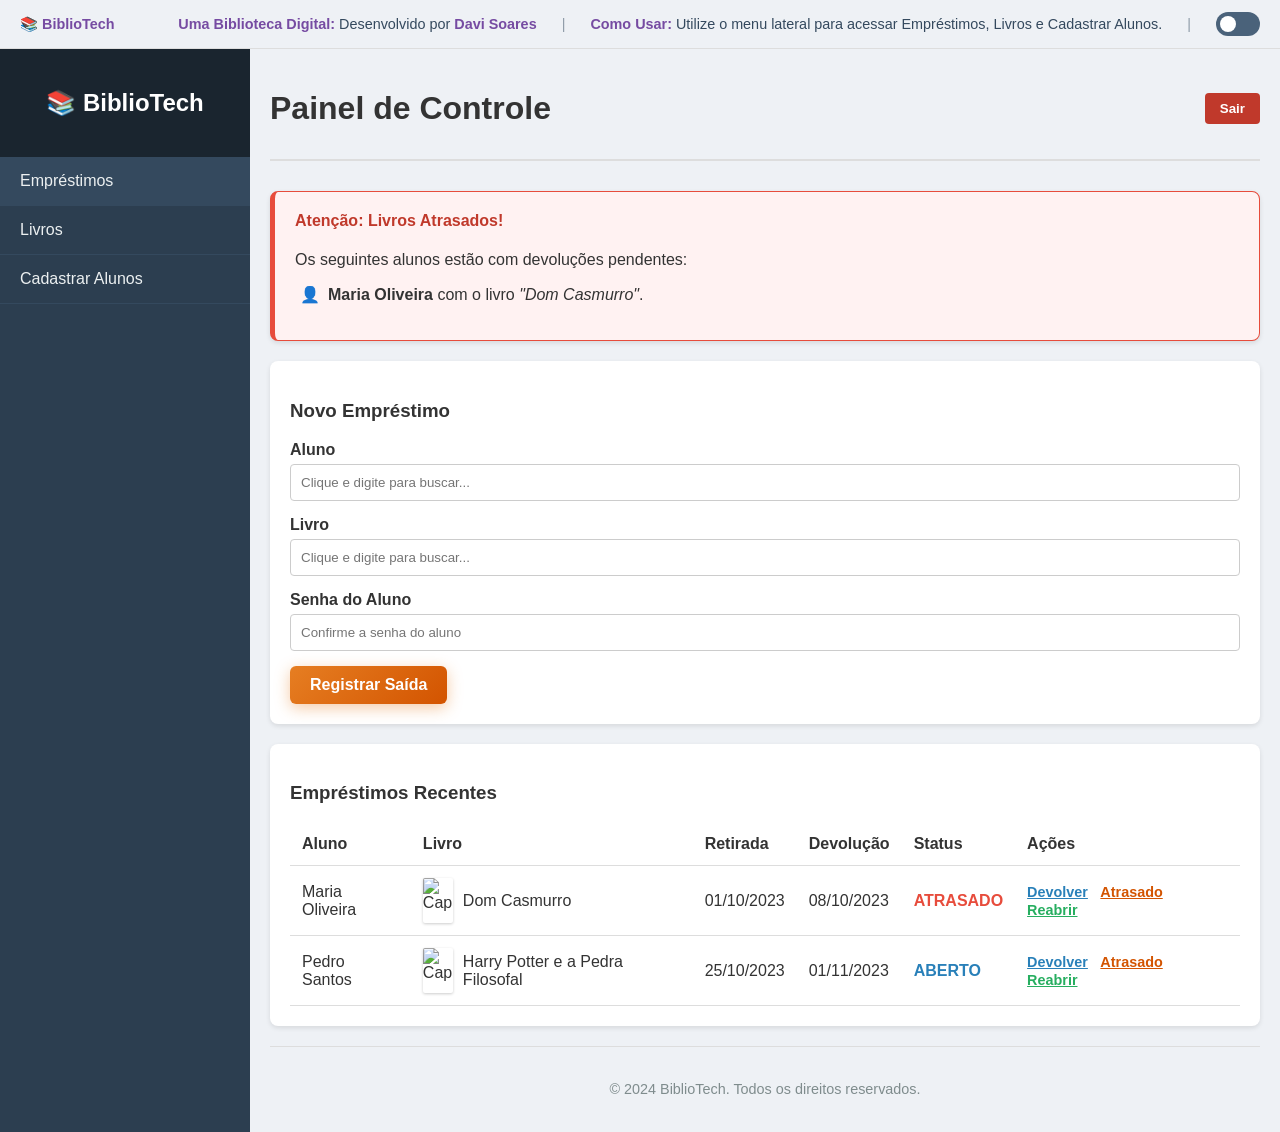
==== commit fbb89d00: "troca de nome para cadastro aluno" ====
--- a/index.html
+++ b/index.html
@@ -15,7 +15,7 @@
         <div style="display: flex; align-items: center; gap: 15px;">
             <span><strong>Uma Biblioteca Digital:</strong> Desenvolvido por <a href="https://github.com/" target="_blank">Davi Soares</a></span>
             <span class="info-separator">|</span>
-            <span><strong>Como Usar:</strong> Utilize o menu lateral para acessar Empréstimos, Livros e Alunos.</span>
+            <span><strong>Como Usar:</strong> Utilize o menu lateral para acessar Empréstimos, Livros e Cadastrar Alunos.</span>
             <span class="info-separator">|</span>
             <div class="theme-switch-wrapper">
                 <label class="theme-switch" for="dark-mode-toggle">
@@ -36,7 +36,7 @@
                 <ul>
                     <li><a href="#" class="nav-link active" onclick="navegar('emprestimos')">Empréstimos</a></li>
                     <li><a href="#" class="nav-link" onclick="navegar('livros')">Livros</a></li>
-                    <li><a href="#" class="nav-link" onclick="navegar('alunos')">Alunos</a></li>
+                    <li><a href="#" class="nav-link" onclick="navegar('alunos')">Cadastrar Alunos</a></li>
                 </ul>
             </nav>
         </aside>
--- a/styles.css
+++ b/styles.css
@@ -105,7 +105,7 @@
 
 .btn-primary {
     /* Gradiente chamativo */
-    background: linear-gradient(135deg, #667eea 0%, #764ba2 100%); /* Roxo/Azul Vibrante */
+    background: linear-gradient(135deg, #e67e22 0%, #d35400 100%); /* Laranja Vibrante */
     color: white;
     border: none;
     padding: 10px 20px;
@@ -113,13 +113,13 @@
     cursor: pointer;
     font-size: 16px;
     font-weight: 600;
-    box-shadow: 0 4px 15px rgba(118, 75, 162, 0.4); /* Sombra colorida */
+    box-shadow: 0 4px 15px rgba(230, 126, 34, 0.4); /* Sombra colorida correspondente */
     transition: transform 0.2s, box-shadow 0.2s;
 }
 
 .btn-primary:hover {
     transform: translateY(-2px);
-    box-shadow: 0 6px 20px rgba(118, 75, 162, 0.6);
+    box-shadow: 0 6px 20px rgba(211, 84, 0, 0.5);
 }
 
 .btn-excluir {
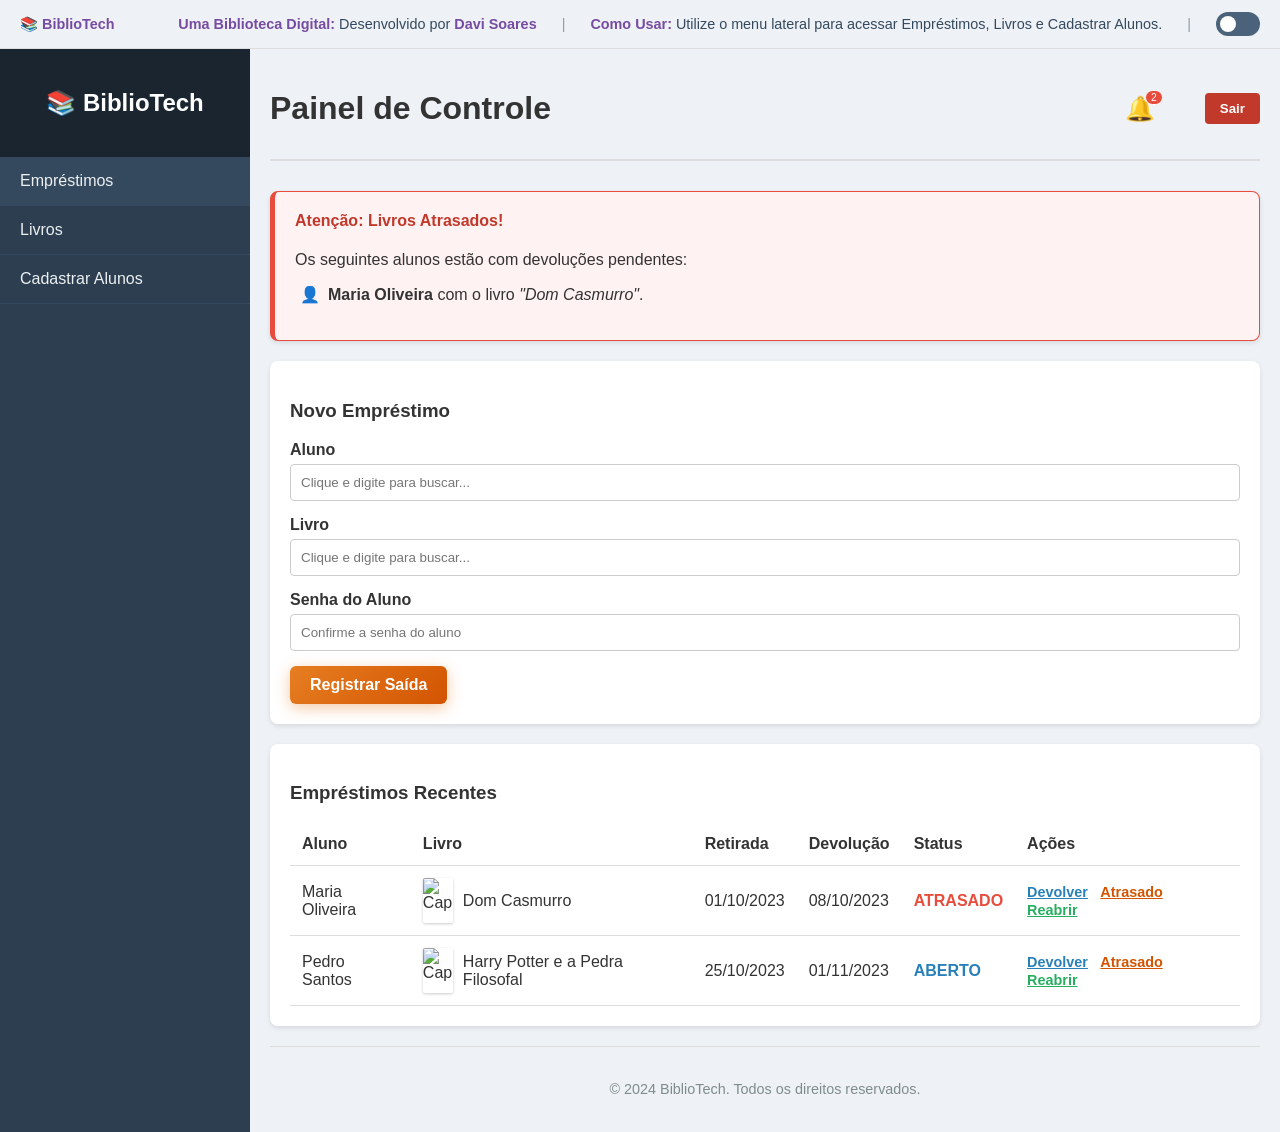
==== commit 1a2bfc3b: "atualização pagina livros 1.0" ====
--- a/index.html
+++ b/index.html
@@ -45,7 +45,26 @@
         <main class="content">
             <header>
                 <h1>Painel de Controle</h1>
-                <div style="display: flex; align-items: center; gap: 15px;">
+                <div style="display: flex; align-items: center; gap: 25px;">
+                    <!-- Novo container de notificações -->
+                    <div class="notificacoes-container">
+                        <div class="sino-notificacao" onclick="toggleDropdownNotificacoes()">
+                            🔔
+                            <span class="badge-notificacao" style="display:none">0</span>
+                        </div>
+                        <div class="dropdown-notificacoes" id="dropdown-notificacoes-lista">
+                            <div class="dropdown-header">
+                                <h3>Notificações</h3>
+                                <button onclick="marcarTodasComoLidas()">Marcar todas como lidas</button>
+                            </div>
+                            <div class="dropdown-body">
+                                <!-- Notificações serão inseridas aqui via JS -->
+                            </div>
+                            <div class="dropdown-footer">
+                                <a href="notificacoes.html">Ver todas as notificações</a>
+                            </div>
+                        </div>
+                    </div>
                     <div id="usuario-logado"></div>
                     <button onclick="logout()" class="btn-logout">Sair</button>
                 </div>
@@ -106,6 +125,10 @@
                                 <div id="livro-search-suggestions" class="suggestions-container"></div>
                             </div>
                             <div class="form-group">
+                                <label>Autor</label>
+                                <input type="text" id="input-autor-livro" placeholder="Ex: Machado de Assis" required>
+                            </div>
+                            <div class="form-group">
                                 <label>Gênero</label>
                                 <input type="text" id="input-genero-livro" placeholder="Ex: Fantasia" required>
                             </div>
@@ -120,6 +143,10 @@
                             <div class="form-group">
                                 <label>Estoque</label>
                                 <input type="number" id="input-estoque-livro" placeholder="Quantidade de cópias" required min="1" value="1">
+                            </div>
+                            <div class="form-group">
+                                <label>Descrição / Sinopse</label>
+                                <textarea id="input-descricao-livro" rows="3" placeholder="Breve resumo do livro..."></textarea>
                             </div>
                             <button type="submit" class="btn-primary">Adicionar Livro</button>
                         </form>
@@ -132,27 +159,15 @@
             <!-- Seção de Alunos -->
             <section id="secao-alunos" style="display: none;">
                 <div class="card">
-                    <h3>Cadastrar Novo Aluno</h3>
-                    <form id="form-aluno">
-                        <div class="form-group">
-                            <label>Nome</label>
-                            <input type="text" id="input-nome-aluno" placeholder="Nome completo" required>
-                        </div>
-                        <div class="form-group">
-                            <label>Matrícula</label>
-                            <input type="text" id="input-matricula-aluno" placeholder="Ex: RA1234" required>
-                        </div>
-                        <div class="form-group">
-                            <label>Senha</label>
-                            <input type="password" id="input-senha-aluno" placeholder="Senha de acesso" required>
-                        </div>
-                        <button type="submit" class="btn-primary">Cadastrar Aluno</button>
-                    </form>
-                </div>
-
-                <div class="card">
                     <h2>Alunos Vinculados</h2>
-                    <p id="total-alunos">Total de Alunos: 0</p>
+                    
+                    <!-- Barra de Ações (Busca + Exportar) -->
+                    <div class="actions-bar" style="display: flex; gap: 10px; margin-bottom: 20px; align-items: center;">
+                        <input type="text" id="busca-aluno-input" placeholder="🔍 Buscar aluno por nome ou matrícula..." onkeyup="filtrarAlunos()">
+                        <button class="btn-exportar" onclick="exportarAlunosCSV()" title="Baixar lista em Excel/CSV">📥 Exportar</button>
+                    </div>
+
+                    <p id="total-alunos" style="margin-bottom: 10px; font-weight: bold; color: #7f8c8d;">Total de Alunos: 0</p>
                     <table class="tabela-dados">
                         <thead id="tabela-alunos-head">
                             <!-- Cabeçalho gerado via JS -->
@@ -162,6 +177,9 @@
                         </tbody>
                     </table>
                 </div>
+
+                <!-- Botão Flutuante (FAB) para Adicionar Aluno -->
+                <button class="fab-btn" onclick="abrirModalCadastroAluno()" title="Cadastrar Novo Aluno">+</button>
             </section>
 
             <!-- Rodapé -->
@@ -180,6 +198,8 @@
                 <img id="modal-capa-livro" src="" alt="Capa do Livro" class="modal-capa">
                 <div class="modal-info">
                     <h2 id="modal-titulo-livro"></h2>
+                    <p id="modal-autor-livro" class="modal-autor"></p>
+                    <p id="modal-descricao-livro"></p>
                     <p id="modal-genero-livro"></p>
                     <p id="modal-ano-livro"></p>
                     <div id="modal-status-livro" style="margin: 15px 0;"></div>
@@ -187,6 +207,48 @@
                     <div id="modal-comentarios-section"></div>
                 </div>
             </div>
+        </div>
+    </div>
+
+    <!-- Modal de Histórico do Aluno -->
+    <div id="historico-aluno-modal" class="modal" onclick="fecharModalHistorico()">
+        <div class="modal-content" style="max-width: 600px;" onclick="event.stopPropagation()">
+            <span class="close-button" onclick="fecharModalHistorico()">&times;</span>
+            <h2 id="titulo-historico-aluno">Histórico do Aluno</h2>
+            <div id="conteudo-historico-aluno" style="margin-top: 20px; max-height: 400px; overflow-y: auto;">
+                <!-- Tabela preenchida via JS -->
+            </div>
+        </div>
+    </div>
+
+    <!-- Modal de Cadastro de Aluno (Movido para cá) -->
+    <div id="aluno-cadastro-modal" class="modal" onclick="fecharModalCadastroAluno()">
+        <div class="modal-content" style="max-width: 500px;" onclick="event.stopPropagation()">
+            <span class="close-button" onclick="fecharModalCadastroAluno()">&times;</span>
+            <h2>Cadastrar Novo Aluno</h2>
+            <form id="form-aluno">
+                <div class="form-group">
+                    <label>Nome</label>
+                    <input type="text" id="input-nome-aluno" placeholder="Nome completo" required>
+                </div>
+                <div class="form-group">
+                    <label>Matrícula</label>
+                    <input type="text" id="input-matricula-aluno" placeholder="Ex: RA1234" required>
+                </div>
+                <div class="form-group">
+                    <label>Telefone</label>
+                    <input type="tel" id="input-telefone-aluno" placeholder="(XX) XXXXX-XXXX">
+                </div>
+                <div class="form-group">
+                    <label>E-mail</label>
+                    <input type="email" id="input-email-aluno" placeholder="exemplo@email.com">
+                </div>
+                <div class="form-group">
+                    <label>Senha</label>
+                    <input type="password" id="input-senha-aluno" placeholder="Senha de acesso" required>
+                </div>
+                <button type="submit" class="btn-primary" style="width: 100%;">Cadastrar Aluno</button>
+            </form>
         </div>
     </div>
 
@@ -206,6 +268,14 @@
                     <input type="text" id="edit-matricula-aluno" placeholder="Ex: RA1234" required>
                 </div>
                 <div class="form-group">
+                    <label>Telefone</label>
+                    <input type="tel" id="edit-telefone-aluno" placeholder="(XX) XXXXX-XXXX">
+                </div>
+                <div class="form-group">
+                    <label>E-mail</label>
+                    <input type="email" id="edit-email-aluno" placeholder="exemplo@email.com">
+                </div>
+                <div class="form-group">
                     <label>Senha</label>
                     <input type="password" id="edit-senha-aluno" placeholder="Deixe em branco para não alterar">
                 </div>
@@ -213,5 +283,43 @@
             </form>
         </div>
     </div>
+
+    <!-- Modal de Edição de Livro -->
+    <div id="livro-edicao-modal" class="modal" onclick="fecharModalEdicaoLivro()">
+        <div class="modal-content" style="max-width: 600px;" onclick="event.stopPropagation()">
+            <span class="close-button" onclick="fecharModalEdicaoLivro()">&times;</span>
+            <h2>Editar Livro</h2>
+            <form id="form-edicao-livro" onsubmit="salvarEdicaoLivro(event)">
+                <input type="hidden" id="edit-livro-id">
+                <div class="form-group">
+                    <label>Título</label>
+                    <input type="text" id="edit-titulo-livro" required>
+                </div>
+                <div class="form-group">
+                    <label>Autor</label>
+                    <input type="text" id="edit-autor-livro" required>
+                </div>
+                <div class="form-group">
+                    <label>Gênero</label>
+                    <input type="text" id="edit-genero-livro" required>
+                </div>
+                <div class="form-group">
+                    <div style="display: grid; grid-template-columns: 1fr 1fr; gap: 10px;">
+                        <div><label>Ano</label><input type="number" id="edit-ano-livro" required></div>
+                        <div><label>Estoque</label><input type="number" id="edit-estoque-livro" required min="0"></div>
+                    </div>
+                </div>
+                <div class="form-group">
+                    <label>URL da Capa</label>
+                    <input type="url" id="edit-capa-livro" required>
+                </div>
+                <div class="form-group">
+                    <label>Descrição / Sinopse</label>
+                    <textarea id="edit-descricao-livro" rows="5" placeholder="Digite a descrição detalhada do livro aqui..."></textarea>
+                </div>
+                <button type="submit" class="btn-primary" style="width: 100%;">Salvar Alterações</button>
+            </form>
+        </div>
+    </div>
 </body>
 </html>
--- a/styles.css
+++ b/styles.css
@@ -103,6 +103,62 @@
     box-sizing: border-box;
 }
 
+/* Estilo específico para busca */
+#busca-aluno-input {
+    border: 1px solid #ddd;
+    border-radius: 20px;
+    padding: 10px 15px;
+    background-color: #f9f9f9;
+    transition: all 0.3s;
+}
+#busca-aluno-input:focus {
+    background-color: #fff;
+    border-color: #667eea;
+    box-shadow: 0 0 0 3px rgba(102, 126, 234, 0.1);
+}
+
+/* Botão de Exportar */
+.btn-exportar {
+    background-color: #27ae60; /* Verde Excel */
+    color: white;
+    border: none;
+    padding: 10px 15px;
+    border-radius: 20px;
+    cursor: pointer;
+    font-weight: 600;
+    white-space: nowrap;
+    transition: background-color 0.2s, transform 0.2s;
+    box-shadow: 0 2px 5px rgba(0,0,0,0.1);
+}
+
+.btn-exportar:hover {
+    background-color: #219150;
+    transform: translateY(-2px);
+}
+
+/* Badges de Status na Tabela de Alunos */
+.badge {
+    padding: 4px 8px;
+    border-radius: 12px;
+    font-size: 0.75rem;
+    font-weight: bold;
+    text-transform: uppercase;
+    display: inline-block;
+}
+
+.badge-ok {
+    background-color: #e8f8f5;
+    color: #27ae60;
+}
+.badge-info {
+    background-color: #ebf5fb;
+    color: #3498db;
+}
+.badge-erro {
+    background-color: #fdedec;
+    color: #e74c3c;
+}
+
 .btn-primary {
     /* Gradiente chamativo */
     background: linear-gradient(135deg, #e67e22 0%, #d35400 100%); /* Laranja Vibrante */
@@ -182,6 +238,17 @@
 .btn-devolver { color: #2980b9; } /* Azul */
 .btn-atrasado { color: #d35400; } /* Laranja */
 .btn-reabrir { color: #27ae60; } /* Verde */
+.btn-copiar { background: none; border: none; cursor: pointer; font-size: 1.1rem; margin-left: 5px; opacity: 0.6; transition: opacity 0.2s; }
+.btn-copiar:hover { opacity: 1; transform: scale(1.1); }
+.link-contato {
+    color: #3498db;
+    text-decoration: none;
+    font-size: 0.85rem;
+}
+.link-contato:hover {
+    text-decoration: underline;
+}
+body.dark-mode .link-contato { color: #5dade2; }
 
 /* Tabela */
 .tabela-dados {
@@ -427,7 +494,7 @@
 .livro-capa {
     width: 100%;
     height: 240px;
-    object-fit: contain; /* Garante que toda a capa seja visível */
+    object-fit: cover; /* Garante que preencha o card sem distorcer */
     background-color: #f0f2f5; /* Fundo para preencher espaços vazios */
     border-radius: 6px;
     /* Sombra mais elaborada para dar profundidade */
@@ -455,6 +522,23 @@
     color: #2c3e50;
     line-height: 1.4;
     min-height: 40px;
+}
+
+.livro-autor {
+    font-size: 0.85rem;
+    color: #7f8c8d;
+    margin-bottom: 5px;
+}
+
+.livro-descricao-card {
+    font-size: 0.75rem;
+    color: #666;
+    margin: 5px 0 10px 0;
+    display: -webkit-box;
+    -webkit-line-clamp: 3; /* Limita a 3 linhas */
+    -webkit-box-orient: vertical;
+    overflow: hidden;
+    line-height: 1.3;
 }
 
 .btn-excluir-livro {
@@ -475,6 +559,23 @@
 .btn-excluir-livro:hover {
     opacity: 1;
 }
+
+.btn-editar-livro {
+    position: absolute;
+    top: 5px;
+    right: 35px; /* Posicionado à esquerda do botão de excluir */
+    background-color: #f39c12; /* Laranja para edição */
+    color: white;
+    border: none;
+    border-radius: 50%;
+    width: 25px;
+    height: 25px;
+    font-size: 0.8rem;
+    cursor: pointer;
+    opacity: 0.8;
+    transition: opacity 0.2s;
+}
+.btn-editar-livro:hover { opacity: 1; }
 
 .btn-solicitar {
     margin-top: 12px;
@@ -547,11 +648,12 @@
 }
 
 .modal-capa {
-    width: 250px;
-    height: auto;
-    object-fit: contain;
+    width: 260px;
+    height: 380px;
+    object-fit: cover;
     border-radius: 10px;
     box-shadow: 0 4px 15px rgba(0,0,0,0.2);
+    background-color: #eee;
 }
 
 .modal-info {
@@ -561,6 +663,13 @@
 .modal-info h2 {
     margin-top: 0;
     color: #2c3e50;
+}
+
+.modal-autor {
+    font-size: 1.1rem;
+    color: #555;
+    font-style: italic;
+    margin-bottom: 15px;
 }
 
 .modal-info h3 {
@@ -573,6 +682,7 @@
 .modal-info p {
     line-height: 1.6;
     text-align: justify;
+    margin-bottom: 10px;
 }
 
 /* Estilos da Página Splash (home.html) */
@@ -953,6 +1063,7 @@
 body.dark-mode .livro-card { background-color: #34495e; box-shadow: 0 4px 15px rgba(0,0,0,0.2); }
 body.dark-mode .livro-titulo { color: #ecf0f1; }
 body.dark-mode .sidebar { background-image: linear-gradient(rgba(26, 37, 47, 0.95), rgba(26, 37, 47, 0.95)), url('https://images.unsplash.com/photo-1481627834876-b7833e8f5570?ixlib=rb-1.2.1&auto=format&fit=crop&w=2282&q=80'); }
+body.dark-mode .livro-descricao-card { color: #bdc3c7; }
 
 body.dark-mode .btn-devolver { color: #5dade2; }
 body.dark-mode .btn-atrasado { color: #f39c12; }
@@ -1135,4 +1246,203 @@
     border-radius: 4px;
     box-shadow: 0 2px 5px rgba(0,0,0,0.2);
     transform: rotate(-5deg);
-}+}
+
+/* Ajustes para ações na tabela em modo escuro */
+body.dark-mode .btn-exportar {
+    background-color: #2ecc71;
+    color: #1a252f;
+}
+
+body.dark-mode .badge-ok { background-color: #1e3a2f; color: #2ecc71; }
+body.dark-mode .badge-info { background-color: #1a3a4f; color: #5dade2; }
+body.dark-mode .badge-erro { background-color: #4a2c2c; color: #ff7675; }
+
+/* --- ESTILOS MOBILE (Responsividade Profissional) --- */
+
+/* Botão Flutuante (FAB) */
+.fab-btn {
+    position: fixed;
+    bottom: 30px;
+    right: 30px;
+    width: 60px;
+    height: 60px;
+    background: linear-gradient(135deg, #667eea 0%, #764ba2 100%);
+    color: white;
+    border-radius: 50%;
+    border: none;
+    font-size: 30px;
+    box-shadow: 0 4px 15px rgba(118, 75, 162, 0.4);
+    cursor: pointer;
+    display: flex;
+    align-items: center;
+    justify-content: center;
+    transition: transform 0.2s, box-shadow 0.2s;
+    z-index: 99; /* Fica acima de tudo */
+}
+
+.fab-btn:hover {
+    transform: translateY(-5px) rotate(90deg);
+    box-shadow: 0 6px 20px rgba(118, 75, 162, 0.6);
+}
+
+/* Transformar Tabela em Cards no Mobile */
+@media (max-width: 768px) {
+    .tabela-dados, .tabela-dados tbody, .tabela-dados tr, .tabela-dados td {
+        display: block;
+        width: 100%;
+    }
+
+    .tabela-dados thead {
+        display: none; /* Esconde o cabeçalho no mobile */
+    }
+
+    .tabela-dados tr {
+        margin-bottom: 15px;
+        border: 1px solid #ddd;
+        border-radius: 10px;
+        padding: 10px;
+        background-color: #fff;
+        box-shadow: 0 2px 5px rgba(0,0,0,0.05);
+    }
+
+    body.dark-mode .tabela-dados tr {
+        background-color: #2c3e50;
+        border-color: #4a627a;
+    }
+
+    .tabela-dados td {
+        padding: 10px 0;
+        padding-left: 40%; /* Espaço para o rótulo */
+        position: relative;
+        text-align: right; /* Conteúdo alinhado à direita */
+        border-bottom: 1px solid #eee;
+    }
+    
+    body.dark-mode .tabela-dados td { border-bottom-color: #34495e; }
+
+    .tabela-dados td:last-child { border-bottom: none; }
+
+    /* Rótulo (Label) via CSS */
+    .tabela-dados td::before {
+        content: attr(data-label); /* Pega o nome da coluna do HTML */
+        position: absolute;
+        left: 0;
+        width: 45%;
+        text-align: left;
+        font-weight: bold;
+        color: #7f8c8d;
+    }
+
+    .tabela-dados td.coluna-acoes {
+        display: flex;
+        gap: 5px;
+        justify-content: flex-end;
+    }
+}
+
+/* --- ESTILOS DE NOTIFICAÇÕES --- */
+.notificacao-item {
+    padding: 15px;
+    border-bottom: 1px solid #eee;
+    display: flex;
+    justify-content: space-between;
+    align-items: center;
+    transition: background-color 0.2s;
+}
+.notificacao-item:last-child { border-bottom: none; }
+
+.notificacao-item.nao-lida {
+    background-color: #f0f8ff; /* Azul bem claro para destaque */
+    border-left: 4px solid #3498db;
+}
+
+.notificacao-info h4 { margin: 0 0 5px 0; color: #2c3e50; font-size: 1rem; }
+.notificacao-info p { margin: 0; color: #7f8c8d; font-size: 0.9rem; }
+.notificacao-data { font-size: 0.75rem; color: #bdc3c7; margin-top: 5px; display: block; }
+
+.badge-notificacao {
+    background-color: #e74c3c;
+    color: white;
+    font-size: 0.7rem;
+    padding: 2px 6px;
+    border-radius: 10px;
+    margin-left: 8px;
+    vertical-align: middle;
+}
+
+/* Ajustes Dark Mode para Notificações */
+body.dark-mode .notificacao-item { border-bottom-color: #34495e; }
+body.dark-mode .notificacao-item.nao-lida { background-color: #2c3e50; border-left-color: #5dade2; }
+body.dark-mode .notificacao-info h4 { color: #ecf0f1; }
+body.dark-mode .notificacao-info p { color: #bdc3c7; }
+
+/* --- ESTILOS DROPDOWN DE NOTIFICAÇÕES --- */
+.notificacoes-container {
+    position: relative;
+}
+
+.sino-notificacao {
+    font-size: 1.5rem;
+    cursor: pointer;
+    position: relative;
+    color: #555;
+    transition: color 0.2s, transform 0.2s;
+}
+.sino-notificacao:hover {
+    color: #2c3e50;
+    transform: rotate(15deg);
+}
+body.dark-mode .sino-notificacao { color: #bdc3c7; }
+body.dark-mode .sino-notificacao:hover { color: #fff; }
+
+/* Ajusta o badge para o canto do sino */
+.sino-notificacao .badge-notificacao {
+    position: absolute;
+    top: -5px;
+    right: -8px;
+    font-size: 0.65rem;
+    padding: 1px 5px;
+    border: 1px solid white;
+}
+
+.dropdown-notificacoes {
+    display: none; /* Começa oculto */
+    position: absolute;
+    top: 150%; /* Posiciona abaixo do sino */
+    right: -10px;
+    width: 360px;
+    background-color: #fff;
+    border-radius: 8px;
+    box-shadow: 0 5px 20px rgba(0,0,0,0.15);
+    z-index: 100;
+    border: 1px solid #eee;
+    animation: fadeIn 0.2s ease-out;
+}
+
+body.dark-mode .dropdown-notificacoes { background-color: #34495e; border-color: #4a627a; }
+
+.dropdown-notificacoes .dropdown-header { display: flex; justify-content: space-between; align-items: center; padding: 10px 15px; border-bottom: 1px solid #eee; }
+body.dark-mode .dropdown-notificacoes .dropdown-header { border-bottom-color: #4a627a; }
+
+.dropdown-header h3 { margin: 0; font-size: 1rem; }
+.dropdown-header button { background: none; border: none; color: #3498db; font-size: 0.75rem; cursor: pointer; padding: 5px; }
+body.dark-mode .dropdown-header button { color: #5dade2; }
+
+.dropdown-notificacoes .dropdown-body { max-height: 400px; overflow-y: auto; }
+
+/* Ajuste para itens de notificação dentro do dropdown */
+.dropdown-body .notificacao-item { padding: 10px 15px; cursor: pointer; }
+.dropdown-body .notificacao-item:hover { background-color: #f9f9f9; }
+.dropdown-body .notificacao-item.nao-lida { background-color: #f0f8ff; border-left: none; }
+body.dark-mode .dropdown-body .notificacao-item:hover { background-color: #4a627a; }
+body.dark-mode .dropdown-body .notificacao-item.nao-lida { background-color: #2c3e50; }
+
+.dropdown-body .notificacao-info h4 { font-size: 0.9rem; }
+.dropdown-body .notificacao-info p { font-size: 0.8rem; }
+
+.dropdown-notificacoes .dropdown-footer { padding: 12px; text-align: center; border-top: 1px solid #eee; background-color: #f9f9fa; border-radius: 0 0 8px 8px;}
+body.dark-mode .dropdown-notificacoes .dropdown-footer { border-top-color: #4a627a; background-color: #2c3e50; }
+
+.dropdown-footer a { color: #3498db; text-decoration: none; font-weight: bold; font-size: 0.9rem; }
+body.dark-mode .dropdown-footer a { color: #5dade2; }
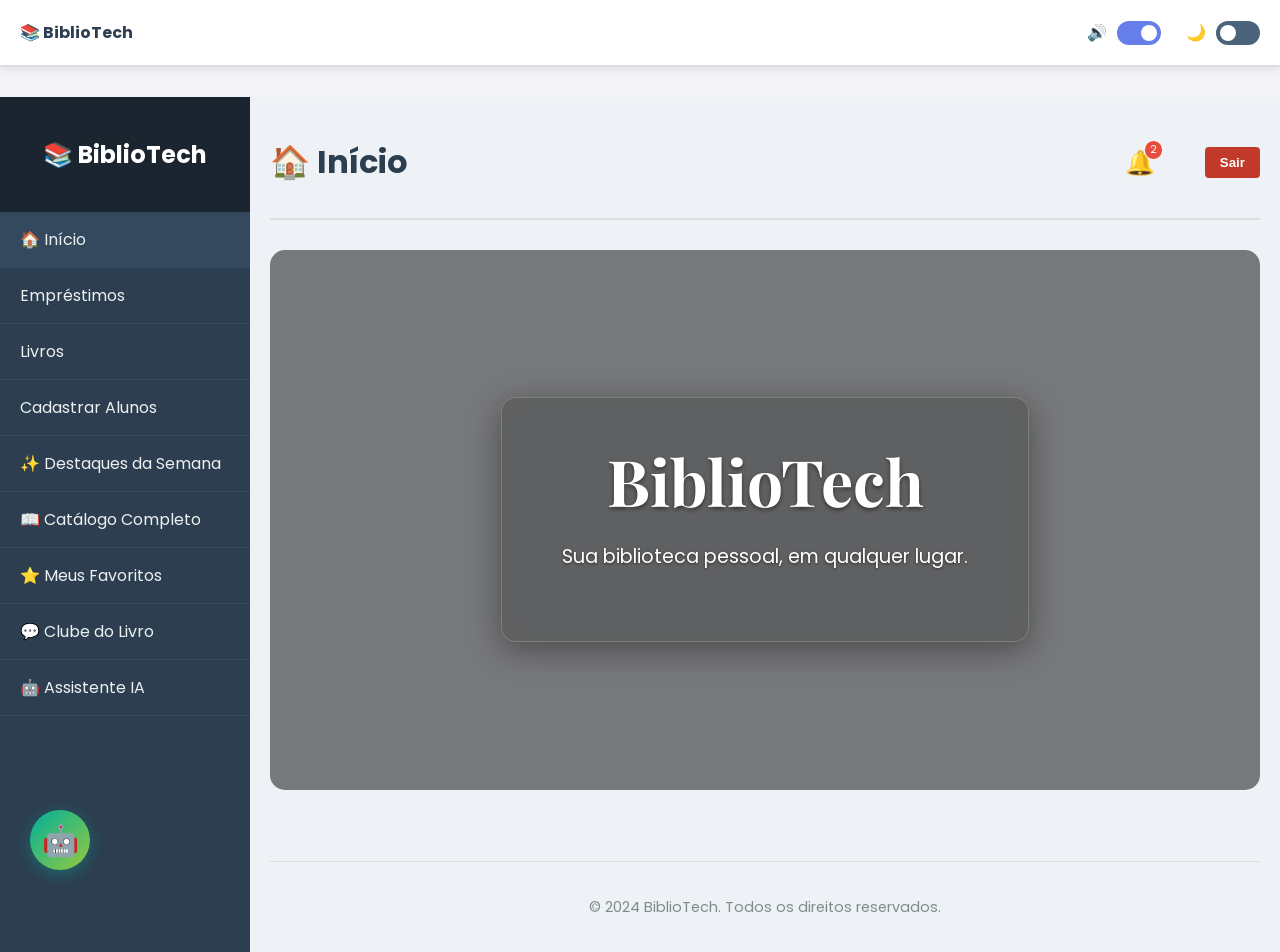
==== commit b722de82: "atualização 3.0" ====
--- a/index.html
+++ b/index.html
@@ -3,28 +3,28 @@
 <head>
     <meta charset="UTF-8">
     <meta name="viewport" content="width=device-width, initial-scale=1.0">
-    <title>BiblioTech - Gestão de Biblioteca</title>
+    <title>BiblioTech - Sua Biblioteca Digital</title>
     <link rel="stylesheet" href="styles.css">
+    <link href="https://fonts.googleapis.com/css2?family=Playfair+Display:ital,wght@0,700;1,400&family=Poppins:wght@300;400;600&display=swap" rel="stylesheet">
 </head>
 <body>
-    <!-- Barra Superior com Informações do App -->
-    <div class="top-info-bar">
-        <div>
-            <strong>📚 BiblioTech</strong>
-        </div>
-        <div style="display: flex; align-items: center; gap: 15px;">
-            <span><strong>Uma Biblioteca Digital:</strong> Desenvolvido por <a href="https://github.com/" target="_blank">Davi Soares</a></span>
-            <span class="info-separator">|</span>
-            <span><strong>Como Usar:</strong> Utilize o menu lateral para acessar Empréstimos, Livros e Cadastrar Alunos.</span>
-            <span class="info-separator">|</span>
-            <div class="theme-switch-wrapper">
-                <label class="theme-switch" for="dark-mode-toggle">
-                    <input type="checkbox" id="dark-mode-toggle" />
+    <header> <!-- Header principal da aplicação -->
+        <div class="logo"><strong>📚 BiblioTech</strong></div>
+        <div style="display: flex; align-items: center; gap: 10px;">
+            <div style="display: flex; align-items: center; gap: 10px; margin-right: 15px;">
+                <span id="sound-label">🔊</span>
+                <label class="theme-switch">
+                    <input type="checkbox" id="sound-toggle" checked>
                     <span class="slider round"></span>
                 </label>
             </div>
-        </div>
-    </div>
+            <span>🌙</span>
+            <label class="theme-switch">
+                <input type="checkbox" id="theme-toggle">
+                <span class="slider"></span>
+            </label>
+        </div>
+    </header>
 
     <div class="app-container">
         <!-- Sidebar -->
@@ -34,17 +34,24 @@
             </div>
             <nav>
                 <ul>
-                    <li><a href="#" class="nav-link active" onclick="navegar('emprestimos')">Empréstimos</a></li>
+                    <li><a href="#" class="nav-link active" onclick="navegar('home')">🏠 Início</a></li>
+                    <li><a href="#" class="nav-link" onclick="navegar('emprestimos')">Empréstimos</a></li>
                     <li><a href="#" class="nav-link" onclick="navegar('livros')">Livros</a></li>
                     <li><a href="#" class="nav-link" onclick="navegar('alunos')">Cadastrar Alunos</a></li>
+                    <!-- Novas seções abaixo de Cadastrar Alunos -->
+                    <li><a href="#" class="nav-link" onclick="navegar('destaques', event)">✨ Destaques da Semana</a></li>
+                    <li><a href="#" class="nav-link" onclick="navegar('catalogo', event)">📖 Catálogo Completo</a></li>
+                    <li><a href="#" class="nav-link" onclick="navegar('favoritos', event)">⭐ Meus Favoritos</a></li>
+                    <li><a href="#" class="nav-link" onclick="navegar('clube-livro', event)">💬 Clube do Livro</a></li>
+                    <li><a href="#" class="nav-link" onclick="openAIAssistant()">🤖 Assistente IA</a></li>
                 </ul>
             </nav>
         </aside>
 
         <!-- Conteúdo Principal -->
         <main class="content">
-            <header>
-                <h1>Painel de Controle</h1>
+            <header> <!-- Header interno do main content -->
+                <h1 id="main-content-title">Painel de Controle</h1>
                 <div style="display: flex; align-items: center; gap: 25px;">
                     <!-- Novo container de notificações -->
                     <div class="notificacoes-container">
@@ -70,8 +77,18 @@
                 </div>
             </header>
 
-            <!-- Seção de Empréstimos (Padrão) -->
-            <section id="secao-emprestimos">
+            <!-- Seção de Início (Splash Screen) -->
+            <section id="secao-home" style="display: none;">
+                <div class="splash-container">
+                    <div class="splash-content">
+                        <h1>BiblioTech</h1>
+                        <p>Sua biblioteca pessoal, em qualquer lugar.</p>
+                    </div>
+                </div>
+            </section>
+
+            <!-- Seção de Empréstimos -->
+            <section id="secao-emprestimos" style="display: none;">
                 <div id="alerta-atrasos-container"></div>
                 <div class="card">
                     <h3>Novo Empréstimo</h3>
@@ -152,11 +169,11 @@
                         </form>
                     </div>
                 </div>
-                <div id="destaques-do-mes-container"></div>
+                <!-- <div id="destaques-do-mes-container"></div> -->
                 <div id="livros-gallery"></div>
             </section>
 
-            <!-- Seção de Alunos -->
+            <!-- Seção de Alunos (será preenchida via JS) -->
             <section id="secao-alunos" style="display: none;">
                 <div class="card">
                     <h2>Alunos Vinculados</h2>
@@ -182,13 +199,99 @@
                 <button class="fab-btn" onclick="abrirModalCadastroAluno()" title="Cadastrar Novo Aluno">+</button>
             </section>
 
+            <!-- Novas Seções Integradas -->
+
+            <!-- Destaques da Semana -->
+            <section id="secao-destaques" style="display:none;">
+                <h2>✨ Destaques da Semana</h2>
+                <div id="grid-destaques" class="grid-livros"></div>
+            </section>
+
+            <!-- Meus Favoritos -->
+            <section id="secao-favoritos" style="display:none;">
+                <h2>⭐ Meus Favoritos</h2>
+                <div id="grid-favoritos" class="grid-livros"></div>
+            </section>
+
+            <!-- Catálogo Completo -->
+            <section id="secao-catalogo" style="display:none;">
+                <h2>📖 Catálogo Completo</h2>
+                <div id="catalogo" class="grid-livros"></div>
+            </section>
+
+            <!-- Recomendações (aparece dinamicamente) -->
+            <section id="secao-recomendacoes" style="display:none;">
+                <h2>🎯 Recomendados para Você</h2>
+                <div id="recomendacoes" class="grid-livros"></div>
+            </section>
+
+            <!-- Clube do Livro (Chat) -->
+            <section id="secao-clube-livro" style="display:none;">
+                <div class="clube-layout">
+                    <div class="clube-main">
+                        <h2>💬 Discussão do Momento</h2>
+                        <div class="chat-container">
+                            <div class="chat-header">
+                                <span># Leitura-Coletiva-2024</span>
+                                <button class="btn-limpar" onclick="limparChat()">Limpar Histórico</button>
+                            </div>
+                            <div id="chat-window"></div>
+                            <form class="chat-input" id="chat-form">
+                                <label for="chat-image-input" class="btn-upload-image" title="Enviar Imagem">📷</label>
+                                <input type="file" id="chat-image-input" accept="image/*" style="display:none;">
+                                <input type="text" id="chat-input" placeholder="Partilhe seus pensamentos sobre a leitura..." autocomplete="off">
+                                <button type="submit">➤</button>
+                            </form>
+                        </div>
+                    </div>
+                    <aside class="clube-sidebar">
+                        <div class="card info-clube">
+                            <h4>📖 Livro do Mês</h4>
+                            <img src="https://m.media-amazon.com/images/I/91JcKz0qfSL._AC_UF1000,1000_QL80_.jpg" alt="1984" class="capa-clube">
+                            <p><strong>1984</strong> - George Orwell</p>
+                            <small>Discussão do capítulo 5 iniciada!</small>
+                        </div>
+                        <div class="card membros-clube">
+                            <h4>🟢 Online (4)</h4>
+                            <ul id="lista-membros-online">
+                                <li>Maria Oliveira</li><li>Pedro Santos</li><li>Davi Soares</li><li>Você</li>
+                            </ul>
+                        </div>
+                    </aside>
+                </div>
+            </section>
+
+
             <!-- Rodapé -->
             <footer class="app-footer">
                 <p>&copy; <span id="copyright-year">2024</span> BiblioTech. Todos os direitos reservados.</p>
             </footer>
         </main>
         </div>
-    <script src="script.js"></script>
+
+    <!-- Floating Action Button for AI Assistant -->
+    <button class="fab-ai" onclick="openAIAssistant()">🤖</button>
+
+    <!-- AI Assistant Modal -->
+    <div id="ai-assistant-modal" class="ai-modal">
+        <div class="ai-modal-content">
+            <div class="ai-modal-header">
+                <span>BiblioTech AI Assistant</span>
+                <button class="close-button" onclick="closeAIAssistant()">&times;</button>
+            </div>
+            <div id="ai-chat-window">
+                <!-- Mensagens da IA serão inseridas aqui via JS -->
+            </div>
+            <form class="ai-chat-input" id="ai-chat-form">
+                <input type="text" id="ai-message-input" placeholder="Pergunte sobre livros, gêneros..." autocomplete="off">
+                <button type="button" id="ai-mic-btn" title="Falar com a IA">🎤</button>
+                <button type="submit">➤</button>
+            </form>
+        </div>
+    </div>
+
+
+
 
     <!-- Modal de Detalhes do Livro -->
     <div id="livro-detalhes-modal" class="modal" onclick="fecharDetalhesLivro()">
@@ -321,5 +424,6 @@
             </form>
         </div>
     </div>
+    <script src="script.js"></script>
 </body>
 </html>
--- a/styles.css
+++ b/styles.css
@@ -1,14 +1,63 @@
 body {
     font-family: 'Poppins', sans-serif; /* Fonte mais moderna para o corpo */
     margin: 0;
-    background-color: #f4f4f9;
-    color: #333;
+    background-color: var(--bg-body);
+    color: var(--text-main);
+    transition: background-color 0.3s, color 0.3s;
+}
+
+/* Variáveis CSS para o tema */
+:root {
+    --bg-body: #f4f4f9;
+    --bg-card: #ffffff;
+    --text-main: #2c3e50;
+    --text-secondary: #666;
+    --accent: #667eea;
+    --accent-hover: #764ba2;
+    --border: #ddd;
+    --chat-bg: #f0f2f5;
+    --chat-sent: #667eea;
+    --chat-received: #fff;
+    --shadow: 0 4px 15px rgba(0,0,0,0.05);
 }
 
 .app-container {
     display: flex;
     min-height: calc(100vh - 45px); /* Ajuste para a top-bar */
 }
+
+/* Header & Theme Toggle (do home.html) */
+body > header { /* Mais específico para o header principal */
+    display: flex;
+    justify-content: space-between;
+    align-items: center;
+    padding: 20px;
+    background: var(--bg-card);
+    box-shadow: 0 2px 10px rgba(0,0,0,0.1);
+    position: sticky;
+    top: 0; /* Fixa o header no topo */
+    z-index: 1000;
+}
+
+.theme-switch {
+    position: relative;
+    display: inline-block;
+    width: 44px;
+    height: 24px;
+}
+.theme-switch input { opacity: 0; width: 0; height: 0; }
+.slider {
+    position: absolute; content: "";
+    cursor: pointer; top: 0; left: 0; right: 0; bottom: 0;
+    background-color: #ccc; transition: .4s; border-radius: 34px;
+}
+.slider:before {
+    position: absolute; content: ""; height: 18px; width: 18px;
+    left: 3px; bottom: 3px; background-color: white;
+    transition: .4s; border-radius: 50%;
+}
+input:checked + .slider { background-color: var(--accent); }
+input:checked + .slider:before { transform: translateX(20px); }
 
 /* Sidebar */
 .sidebar {
@@ -101,15 +150,17 @@
     border: 1px solid #ccc;
     border-radius: 4px;
     box-sizing: border-box;
-}
-
-/* Estilo específico para busca */
+    color: var(--text-main); /* Adicionado para tema */
+}
+
+/* Estilo específico para busca de alunos */
 #busca-aluno-input {
     border: 1px solid #ddd;
     border-radius: 20px;
     padding: 10px 15px;
     background-color: #f9f9f9;
     transition: all 0.3s;
+    color: var(--text-main); /* Para o tema */
 }
 #busca-aluno-input:focus {
     background-color: #fff;
@@ -251,6 +302,7 @@
 body.dark-mode .link-contato { color: #5dade2; }
 
 /* Tabela */
+/* Estilos para tabelas de dados */
 .tabela-dados {
     width: 100%;
     border-collapse: collapse;
@@ -262,6 +314,10 @@
     text-align: left;
     border-bottom: 1px solid #ddd;
 }
+body.dark-mode .tabela-dados th, body.dark-mode .tabela-dados td {
+    border-bottom-color: var(--border);
+}
+body.dark-mode .tabela-dados th { background-color: #34495e; }
 
 .status-atrasado { color: #e74c3c; font-weight: bold; }
 .status-aberto { color: #2980b9; font-weight: bold; }
@@ -521,6 +577,7 @@
     font-size: 0.95rem;
     color: #2c3e50;
     line-height: 1.4;
+    flex-grow: 1; /* Permite que o título ocupe espaço */
     min-height: 40px;
 }
 
@@ -529,6 +586,7 @@
     color: #7f8c8d;
     margin-bottom: 5px;
 }
+body.dark-mode .livro-autor { color: var(--text-secondary); }
 
 .livro-descricao-card {
     font-size: 0.75rem;
@@ -664,6 +722,7 @@
     margin-top: 0;
     color: #2c3e50;
 }
+body.dark-mode .modal-info h2 { color: var(--text-main); }
 
 .modal-autor {
     font-size: 1.1rem;
@@ -677,6 +736,7 @@
     padding-bottom: 5px;
     margin-top: 20px;
     color: #333;
+    border-bottom-color: var(--accent);
 }
 
 .modal-info p {
@@ -686,22 +746,23 @@
 }
 
 /* Estilos da Página Splash (home.html) */
-.splash-container {
+.splash-container { /* Usado na secao-home */
     display: flex;
     justify-content: center;
     align-items: center;
-    height: 100vh;
+    min-height: 60vh; /* Ajustado para caber no main content */
     text-align: center;
     color: white;
     /* Imagem de fundo profissional com tema de biblioteca */
     background-image: linear-gradient(rgba(0, 0, 0, 0.6), rgba(0, 0, 0, 0.6)), url('https://images.unsplash.com/photo-1507842217343-583bb7270b66?auto=format&fit=crop&w=1950&q=80');
     background-size: cover;
     background-position: center;
-    font-family: 'Poppins', sans-serif;
     padding: 20px;
     box-sizing: border-box;
-}
-
+    border-radius: 15px; /* Arredondar bordas */
+    margin-bottom: 40px;
+}
+body.dark-mode .splash-container { background-image: linear-gradient(rgba(0, 0, 0, 0.7), rgba(0, 0, 0, 0.7)), url('https://images.unsplash.com/photo-1507842217343-583bb7270b66?auto=format&fit=crop&w=1950&q=80'); }
 .splash-content {
     animation: fadeIn 2s ease-in-out;
     /* Efeito de moldura bonita e moderna (glassmorphism) */
@@ -711,6 +772,7 @@
     padding: 40px 60px;
     border-radius: 15px;
     border: 1px solid rgba(255, 255, 255, 0.2);
+    background-color: rgba(0,0,0,0.2); /* Fundo mais escuro para melhor contraste */
     box-shadow: 0 8px 32px 0 rgba(0, 0, 0, 0.37);
 }
 
@@ -998,10 +1060,10 @@
 }
 
 /* Ajusta a cor das mensagens de sucesso/erro no modal de recuperação em modo escuro */
-body.dark-mode #resultado-recuperacao p[style*="#27ae60"] { color: #2ecc71 !important; }
-body.dark-mode #resultado-recuperacao p[style*="#e74c3c"] { color: #ff7675 !important; }
-
-
+body.dark-mode #resultado-recuperacao p[style*="#27ae60"] { color: #2ecc71 !important; } /* Verde */
+body.dark-mode #resultado-recuperacao p[style*="#e74c3c"] { color: #ff7675 !important; } /* Vermelho */
+
+/* Estilos do Modo Escuro para o Conteúdo Principal */
 body.dark-mode .content {
     background-color: #212e3c;
     background-image: none;
@@ -1010,6 +1072,7 @@
 body.dark-mode .card {
     background: #2c3e50;
     color: #ecf0f1;
+    border: 1px solid var(--border); /* Adiciona borda no card */
     box-shadow: 0 2px 5px rgba(0,0,0,0.3);
 }
 
@@ -1023,6 +1086,7 @@
 }
 
 body.dark-mode header {
+    background: var(--bg-card); /* Header do main content */
     border-bottom: 2px solid #34495e;
 }
 
@@ -1040,6 +1104,7 @@
 body.dark-mode .status-atrasado { color: #ff7675; }
 body.dark-mode .status-aberto { color: #5dade2; }
 body.dark-mode .status-concluido { color: #58d68d; }
+body.dark-mode .capa-miniatura { box-shadow: 0 1px 3px rgba(0,0,0,0.4); }
 
 /* Cores de status de disponibilidade em modo escuro */
 body.dark-mode .status-disponivel {
@@ -1051,8 +1116,8 @@
 }
 
 body.dark-mode .modal-content { background-color: #2c3e50; }
-body.dark-mode .modal-info h2,
-body.dark-mode .modal-info h3 { color: #fff; }
+body.dark-mode .modal-info h2, body.dark-mode .modal-info h3 { color: #fff; }
+body.dark-mode .modal-info h3 { border-bottom-color: #764ba2; }
 body.dark-mode .close-button { color: #bdc3c7; }
 body.dark-mode .close-button:hover { color: #fff; }
 body.dark-mode .comentario-item { background-color: #34495e; border-left-color: #764ba2; }
@@ -1062,8 +1127,12 @@
 body.dark-mode .genero-titulo { color: #ecf0f1; border-bottom-color: #667eea; }
 body.dark-mode .livro-card { background-color: #34495e; box-shadow: 0 4px 15px rgba(0,0,0,0.2); }
 body.dark-mode .livro-titulo { color: #ecf0f1; }
-body.dark-mode .sidebar { background-image: linear-gradient(rgba(26, 37, 47, 0.95), rgba(26, 37, 47, 0.95)), url('https://images.unsplash.com/photo-1481627834876-b7833e8f5570?ixlib=rb-1.2.1&auto=format&fit=crop&w=2282&q=80'); }
+body.dark-mode .sidebar { background-image: linear-gradient(rgba(26, 37, 47, 0.95), rgba(26, 37, 47, 0.95)), url('https://images.unsplash.com/photo-1481627834876-b7833e8f5570?ixlib=rb-1.2.1&auto=format&fit=crop&w=2282&q=80'); } /* Sidebar em dark mode */
 body.dark-mode .livro-descricao-card { color: #bdc3c7; }
+body.dark-mode .livro-card .genero { color: #5dade2; } /* Gênero em dark mode */
+body.dark-mode .livro-card .autor { color: #bdc3c7; } /* Autor em dark mode */
+body.dark-mode .livro-card .avaliacao .estrela-vazia { color: #566573; } /* Estrela vazia em dark mode */
+body.dark-mode .btn-favorito { background: rgba(44, 62, 80, 0.9); box-shadow: 0 2px 4px rgba(0,0,0,0.4); }
 
 body.dark-mode .btn-devolver { color: #5dade2; }
 body.dark-mode .btn-atrasado { color: #f39c12; }
@@ -1081,6 +1150,10 @@
 body.dark-mode .livro-capa {
     background-color: #2c3e50; /* Fundo para capas no modo escuro */
 }
+
+/* Ajustes para o header principal do index.html */
+body.dark-mode body > header { background: #2c3e50; box-shadow: 0 2px 10px rgba(0,0,0,0.3); }
+
 body.dark-mode .sidebar .logo { background-color: #111821; }
 body.dark-mode .suggestions-container {
     background-color: #34495e;
@@ -1102,6 +1175,10 @@
 body.dark-mode .destaques-titulo {
     color: #a389d4; /* Roxo mais claro */
 }
+
+/* Títulos de seção */
+section h2 { border-left: 5px solid var(--accent); padding-left: 15px; margin-bottom: 25px; color: var(--text-main); }
+body.dark-mode section h2 { border-left-color: var(--accent-hover); }
 
 body.dark-mode .livro-card.destaque {
     border-color: #f1c40f;
@@ -1258,6 +1335,152 @@
 body.dark-mode .badge-info { background-color: #1a3a4f; color: #5dade2; }
 body.dark-mode .badge-erro { background-color: #4a2c2c; color: #ff7675; }
 
+/* Estilos do home.html (movidos e adaptados) */
+.splash-container { /* Usado na secao-home */
+    min-height: 60vh;
+    display: flex; /* Para centralizar conteúdo */
+    justify-content: center;
+    align-items: center;
+    text-align: center;
+    background-image: linear-gradient(rgba(0,0,0,0.5), rgba(0,0,0,0.5)), url('https://images.unsplash.com/photo-1507842217343-583bb7270b66?auto=format&fit=crop&w=1950&q=80');
+    background-size: cover;
+    background-position: center;
+    color: white; /* Texto branco */
+    margin-bottom: 40px; /* Espaçamento inferior */
+    border-radius: 15px; /* Bordas arredondadas */
+}
+body.dark-mode .splash-content { background: rgba(0,0,0,0.2); border: 1px solid rgba(255,255,255,0.1); box-shadow: 0 8px 32px 0 rgba(0,0,0,0.5); }
+body.dark-mode .splash-container { background-image: linear-gradient(rgba(0,0,0,0.7), rgba(0,0,0,0.7)), url('https://images.unsplash.com/photo-1507842217343-583bb7270b66?auto=format&fit=crop&w=1950&q=80'); }
+
+.splash-content h1 { font-family: 'Playfair Display', serif; font-size: 4rem; margin: 0; text-shadow: 0 2px 4px rgba(0,0,0,0.5); }
+
+/* Grid Layouts */
+.grid-livros {
+    display: grid;
+    grid-template-columns: repeat(auto-fill, minmax(200px, 1fr));
+    gap: 25px;
+    margin-bottom: 40px;
+}
+
+.livro-card {
+    background: var(--bg-card); /* Fundo do card */
+    border-radius: 12px;
+    padding: 15px;
+    box-shadow: var(--shadow); /* Sombra do card */
+    text-align: center;
+    transition: transform 0.3s;
+    position: relative;
+    cursor: pointer;
+}
+.livro-card:hover { transform: translateY(-10px); }
+
+.capa { width: 100%; height: 280px; object-fit: cover; border-radius: 8px; margin-bottom: 15px; }
+.titulo { font-weight: 600; font-size: 1.1rem; margin: 5px 0; color: var(--text-main); }
+.autor { color: var(--text-secondary); font-size: 0.9rem; } /* Cor do autor */
+.genero { font-size: 0.75rem; color: var(--accent); font-weight: bold; text-transform: uppercase; } /* Cor do gênero */
+body.dark-mode .genero { color: #5dade2; } /* Gênero em dark mode */
+.estrela-cheia { color: #f1c40f; }
+.estrela-vazia { color: #dcdde1; }
+
+.btn-favorito {
+    position: absolute; top: 15px; right: 15px;
+    background: white; border: none; border-radius: 50%;
+    width: 35px; height: 35px; cursor: pointer;
+    box-shadow: 0 2px 5px rgba(0,0,0,0.2);
+    font-size: 1.2rem; color: #ccc;
+    z-index: 1; /* Para ficar acima da capa */
+}
+.btn-favorito.ativo { color: #e74c3c; }
+
+/* Chat Upgrade Styles */
+.clube-layout { display: flex; gap: 20px; margin-top: 20px; }
+.clube-main { flex: 3; }
+.clube-sidebar { flex: 1; }
+.chat-container { background: var(--chat-bg); height: 500px; border-radius: 15px; display: flex; flex-direction: column; overflow: hidden; box-shadow: var(--shadow); }
+.chat-header { background: var(--accent); color: white; padding: 15px; font-weight: bold; display: flex; justify-content: space-between; align-items: center; }
+#chat-window { flex: 1; padding: 20px; overflow-y: auto; display: flex; flex-direction: column; gap: 15px; }
+.message { display: flex; gap: 10px; max-width: 80%; animation: messageAppear 0.3s ease-out; }
+.message.sent { align-self: flex-end; flex-direction: row-reverse; }
+.message-avatar { width: 35px; height: 35px; background: #95a5a6; border-radius: 50%; display: flex; align-items: center; justify-content: center; font-size: 0.8rem; color: white; font-weight: bold; flex-shrink: 0; }
+.sent .message-avatar { background: var(--accent-hover); }
+.message-content { background: var(--chat-received); padding: 10px 15px; border-radius: 15px; border-top-left-radius: 2px; box-shadow: 0 2px 5px rgba(0,0,0,0.05); }
+.sent .message-content { background: var(--chat-sent); color: white; border-top-left-radius: 15px; border-top-right-radius: 2px; }
+.message-user { font-weight: bold; font-size: 0.75rem; color: var(--accent); margin-bottom: 2px; display: block; }
+.sent .message-user { color: rgba(255,255,255,0.9); }
+.message-footer {
+    display: flex;
+    justify-content: space-between;
+    align-items: center;
+    gap: 10px;
+    margin-top: 5px;
+}
+.chat-time { font-size: 0.65rem; opacity: 0.6; }
+.chat-input { padding: 15px; background: var(--bg-card); display: flex; gap: 10px; }
+
+.btn-react {
+    background: rgba(0, 0, 0, 0.05);
+    border: none;
+    border-radius: 12px;
+    padding: 2px 8px;
+    font-size: 0.75rem;
+    cursor: pointer;
+    transition: 0.2s;
+    color: var(--text-main);
+}
+.btn-react:hover { background: rgba(0, 0, 0, 0.1); transform: scale(1.1); }
+.sent .btn-react { background: rgba(255, 255, 255, 0.2); color: white; }
+.like-count { font-weight: bold; margin-left: 2px; }
+
+.btn-upload-image {
+    font-size: 1.2rem;
+    cursor: pointer;
+    display: flex;
+    align-items: center;
+    color: var(--accent);
+    transition: 0.3s;
+}
+.btn-upload-image:hover { transform: scale(1.1); }
+
+.message-image { max-width: 100%; border-radius: 10px; margin: 5px 0; cursor: pointer; display: block; }
+
+.capa-clube { width: 100%; border-radius: 8px; margin: 10px 0; box-shadow: 0 4px 10px rgba(0,0,0,0.2); }
+.membros-clube ul { list-style: none; padding: 0; }
+.membros-clube li { font-size: 0.85rem; padding: 5px 0; border-bottom: 1px solid var(--border); }
+.membros-clube li::before { content: '●'; color: #2ecc71; margin-right: 10px; }
+
+/* Ajustes Dark Mode */
+body.dark-mode { --chat-bg: #111b21; --chat-received: #202c33; --chat-sent: #005c4b; }
+body.dark-mode .message-content { color: #e9edef; }
+body.dark-mode .message-user { color: #8696a0; }
+body.dark-mode .membros-clube li { border-bottom-color: #3b4a54; }
+
+.btn-limpar {
+    background: rgba(255,255,255,0.2);
+    border: none;
+    color: white;
+    padding: 5px 10px;
+    border-radius: 5px;
+    cursor: pointer;
+    font-size: 0.75rem;
+    transition: background 0.3s;
+}
+.btn-limpar:hover { background: rgba(255,255,255,0.3); }
+
+.typing { align-self: flex-start; background: var(--chat-received); padding: 12px; border-radius: 8px; display: flex; gap: 5px; margin-bottom: 5px; box-shadow: 0 1px 2px rgba(0,0,0,0.1); }
+.dot { width: 6px; height: 6px; background: #90949c; border-radius: 50%; animation: typing 1s infinite; }
+.dot:nth-child(2) { animation-delay: 0.2s; }
+.dot:nth-child(3) { animation-delay: 0.4s; }
+@keyframes typing {
+    0%, 100% { transform: translateY(0); }
+    50% { transform: translateY(-5px); }
+}
+
+/* Animação de entrada de mensagem */
+@keyframes messageAppear {
+    from { opacity: 0; transform: translateY(10px); }
+    to { opacity: 1; transform: translateY(0); }
+}
+
 /* --- ESTILOS MOBILE (Responsividade Profissional) --- */
 
 /* Botão Flutuante (FAB) */
@@ -1279,12 +1502,133 @@
     justify-content: center;
     transition: transform 0.2s, box-shadow 0.2s;
     z-index: 99; /* Fica acima de tudo */
+    z-index: 1500; /* Acima de outros elementos, abaixo do modal */
 }
 
 .fab-btn:hover {
     transform: translateY(-5px) rotate(90deg);
     box-shadow: 0 6px 20px rgba(118, 75, 162, 0.6);
 }
+
+/* Botão Flutuante IA (Lado Esquerdo) */
+.fab-ai {
+    position: fixed;
+    bottom: 30px;
+    left: 30px;
+    width: 60px;
+    height: 60px;
+    background: linear-gradient(135deg, #00b09b 0%, #96c93d 100%);
+    color: white;
+    border-radius: 50%;
+    border: none;
+    font-size: 30px;
+    box-shadow: 0 4px 15px rgba(0, 176, 155, 0.4);
+    cursor: pointer;
+    display: flex;
+    align-items: center;
+    justify-content: center;
+    transition: transform 0.2s, box-shadow 0.2s;
+    z-index: 1500;
+}
+.fab-ai:hover {
+    transform: translateY(-5px) scale(1.1);
+    box-shadow: 0 6px 20px rgba(0, 176, 155, 0.6);
+}
+
+/* AI Assistant Modal */
+.ai-modal {
+    display: none; /* Hidden by default */
+    position: fixed; /* Stay in place */
+    z-index: 2000; /* Sit on top */
+    left: 0;
+    top: 0;
+    width: 100%; /* Full width */
+    height: 100%; /* Full height */
+    overflow: auto; /* Enable scroll if needed */
+    background-color: rgba(0,0,0,0.4); /* Black w/ opacity */
+    justify-content: center;
+    align-items: center;
+}
+
+.ai-modal-content {
+    background-color: var(--bg-card);
+    margin: auto;
+    padding: 0;
+    border-radius: 15px;
+    box-shadow: 0 5px 15px rgba(0,0,0,0.3);
+    width: 90%;
+    max-width: 400px;
+    height: 600px;
+    display: flex;
+    flex-direction: column;
+    overflow: hidden;
+    animation: fadeIn 0.3s ease-out;
+}
+
+.ai-modal-header {
+    background-color: var(--accent);
+    color: white;
+    padding: 15px;
+    font-weight: bold;
+    display: flex;
+    justify-content: space-between;
+    align-items: center;
+}
+
+.ai-modal-header .close-button {
+    color: white;
+    font-size: 1.5rem;
+    cursor: pointer;
+    background: none;
+    border: none;
+}
+
+#ai-chat-window {
+    flex: 1;
+    padding: 15px;
+    overflow-y: auto;
+    display: flex;
+    flex-direction: column;
+    gap: 10px;
+    background-color: var(--bg-body); /* Use body background for chat window */
+}
+
+.ai-chat-input {
+    display: flex;
+    padding: 10px;
+    background-color: var(--bg-card);
+    border-top: 1px solid var(--border);
+}
+.ai-chat-input input { flex: 1; padding: 8px; border-radius: 20px; border: 1px solid var(--border); background: var(--bg-body); color: var(--text-main); }
+.ai-chat-input button { background: var(--accent); color: white; border: none; border-radius: 50%; width: 35px; height: 35px; margin-left: 10px; cursor: pointer; font-size: 1rem; }
+
+/* Botão de Microfone */
+#ai-mic-btn {
+    background: none;
+    color: var(--accent);
+    font-size: 1.2rem;
+    width: auto;
+    height: auto;
+}
+
+#ai-mic-btn.recording {
+    color: #e74c3c;
+    animation: pulseMic 1.5s infinite;
+}
+
+@keyframes pulseMic {
+    0% { transform: scale(1); opacity: 1; }
+    50% { transform: scale(1.2); opacity: 0.7; }
+    100% { transform: scale(1); opacity: 1; }
+}
+
+/* Dark mode adjustments for AI chat */
+body.dark-mode .ai-modal-content { background-color: var(--bg-card); }
+body.dark-mode .ai-modal-header { background-color: var(--accent-hover); }
+body.dark-mode #ai-chat-window { background-color: var(--bg-body); }
+body.dark-mode .ai-chat-input { background-color: var(--bg-card); border-top-color: var(--border); }
+body.dark-mode .ai-chat-input input { background: var(--bg-body); color: var(--text-main); border-color: var(--border); }
+body.dark-mode .ai-chat-input button { background: var(--accent-hover); }
 
 /* Transformar Tabela em Cards no Mobile */
 @media (max-width: 768px) {
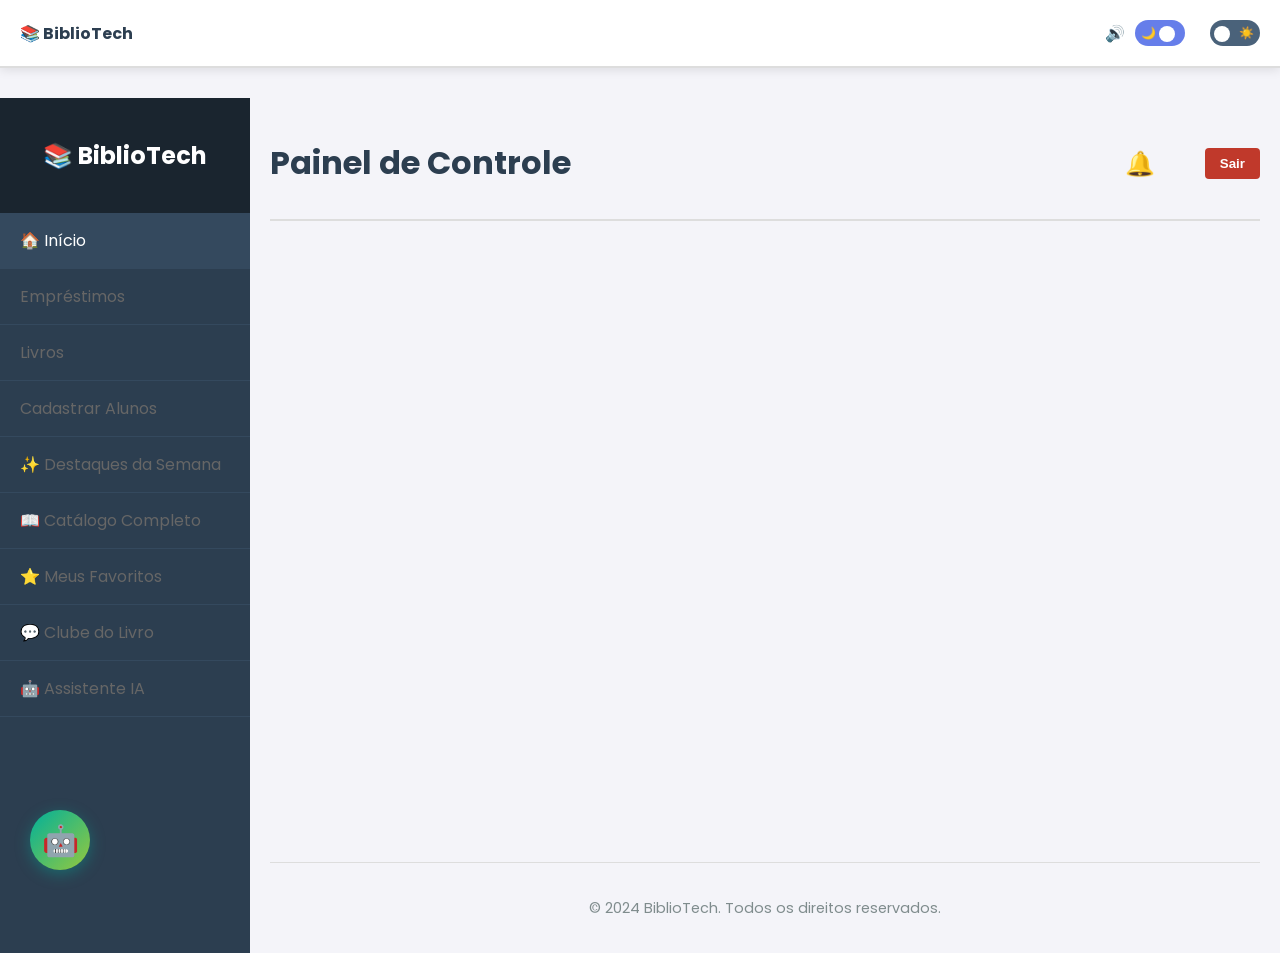
==== commit d7065e5c: "atualização ia" ====
--- a/index.html
+++ b/index.html
@@ -8,6 +8,12 @@
     <link href="https://fonts.googleapis.com/css2?family=Playfair+Display:ital,wght@0,700;1,400&family=Poppins:wght@300;400;600&display=swap" rel="stylesheet">
 </head>
 <body>
+    <!-- Barra de Notificação de Escuta da IA -->
+    <div id="ai-listening-bar" class="ai-listening-bar">
+        <span>✨ BiblioTech AI: Ouvindo comando "Ok BiblioTech"... 🎤</span>
+        <button type="button" onclick="pararEscutaHotword()" class="btn-stop-hotword" title="Desativar comando de voz">✕</button>
+    </div>
+
     <header> <!-- Header principal da aplicação -->
         <div class="logo"><strong>📚 BiblioTech</strong></div>
         <div style="display: flex; align-items: center; gap: 10px;">
@@ -18,7 +24,6 @@
                     <span class="slider round"></span>
                 </label>
             </div>
-            <span>🌙</span>
             <label class="theme-switch">
                 <input type="checkbox" id="theme-toggle">
                 <span class="slider"></span>
@@ -37,7 +42,7 @@
                     <li><a href="#" class="nav-link active" onclick="navegar('home')">🏠 Início</a></li>
                     <li><a href="#" class="nav-link" onclick="navegar('emprestimos')">Empréstimos</a></li>
                     <li><a href="#" class="nav-link" onclick="navegar('livros')">Livros</a></li>
-                    <li><a href="#" class="nav-link" onclick="navegar('alunos')">Cadastrar Alunos</a></li>
+                    <li id="nav-item-alunos"><a href="#" class="nav-link" onclick="navegar('alunos')">Cadastrar Alunos</a></li>
                     <!-- Novas seções abaixo de Cadastrar Alunos -->
                     <li><a href="#" class="nav-link" onclick="navegar('destaques', event)">✨ Destaques da Semana</a></li>
                     <li><a href="#" class="nav-link" onclick="navegar('catalogo', event)">📖 Catálogo Completo</a></li>
@@ -85,6 +90,12 @@
                         <p>Sua biblioteca pessoal, em qualquer lugar.</p>
                     </div>
                 </div>
+
+                <!-- Dashboard de Estatísticas (Já existente) -->
+                <div id="stats-dashboard" class="stats-container"></div>
+
+                <!-- Recomendações Baseadas no Perfil -->
+                <div id="recomendacoes-perfil-container" class="secao-recomendacoes-perfil"></div>
             </section>
 
             <!-- Seção de Empréstimos -->
--- a/styles.css
+++ b/styles.css
@@ -3,7 +3,9 @@
     margin: 0;
     background-color: var(--bg-body);
     color: var(--text-main);
-    transition: background-color 0.3s, color 0.3s;
+    /* Transição suave e animada para todas as propriedades de cor */
+    transition: background-color 0.5s cubic-bezier(0.4, 0, 0.2, 1), color 0.5s cubic-bezier(0.4, 0, 0.2, 1), opacity 0.5s ease, filter 0.5s ease;
+    min-height: 100vh;
 }
 
 /* Variáveis CSS para o tema */
@@ -21,9 +23,36 @@
     --shadow: 0 4px 15px rgba(0,0,0,0.05);
 }
 
+/* Sobrescrita de variáveis para o Modo Escuro - Centralizado e Funcional */
+body.dark-mode {
+    --bg-body: #12181f;
+    --bg-card: #1a252f;
+    --text-main: #e0e6ed;
+    --text-secondary: #a0aec0;
+    --accent: #818cf8;
+    --accent-hover: #a5b4fc;
+    --border: #2d3748;
+    --chat-bg: #0f172a;
+    --chat-sent: #3730a3;
+    --chat-received: #1e293b;
+    --shadow: 0 10px 25px rgba(0,0,0,0.3);
+}
+
+/* Classe para animação de fade-out no logout */
+.fade-out {
+    opacity: 0 !important;
+}
+
 .app-container {
     display: flex;
     min-height: calc(100vh - 45px); /* Ajuste para a top-bar */
+    transition: filter 0.5s ease, transform 0.5s ease;
+}
+
+/* Efeito de desfoque no container principal durante o logout */
+body.fade-out .app-container {
+    filter: blur(15px);
+    transform: scale(0.95);
 }
 
 /* Header & Theme Toggle (do home.html) */
@@ -35,6 +64,7 @@
     background: var(--bg-card);
     box-shadow: 0 2px 10px rgba(0,0,0,0.1);
     position: sticky;
+    transition: background-color 0.5s, box-shadow 0.5s;
     top: 0; /* Fixa o header no topo */
     z-index: 1000;
 }
@@ -42,8 +72,8 @@
 .theme-switch {
     position: relative;
     display: inline-block;
-    width: 44px;
-    height: 24px;
+    width: 50px;
+    height: 26px;
 }
 .theme-switch input { opacity: 0; width: 0; height: 0; }
 .slider {
@@ -52,12 +82,29 @@
     background-color: #ccc; transition: .4s; border-radius: 34px;
 }
 .slider:before {
-    position: absolute; content: ""; height: 18px; width: 18px;
+    position: absolute; content: ""; height: 20px; width: 20px;
     left: 3px; bottom: 3px; background-color: white;
     transition: .4s; border-radius: 50%;
+    z-index: 2;
+}
+/* Ícones dentro do Switch */
+.slider:after {
+    content: "☀️";
+    font-size: 12px;
+    position: absolute;
+    right: 6px;
+    top: 50%;
+    transform: translateY(-50%);
+    transition: 0.4s;
+    z-index: 1;
 }
 input:checked + .slider { background-color: var(--accent); }
-input:checked + .slider:before { transform: translateX(20px); }
+input:checked + .slider:before { transform: translateX(24px); }
+input:checked + .slider:after {
+    content: "🌙";
+    left: 6px;
+    right: auto;
+}
 
 /* Sidebar */
 .sidebar {
@@ -91,13 +138,15 @@
 .sidebar nav a {
     display: block;
     padding: 15px 20px;
-    color: #ecf0f1;
+    color: var(--text-secondary);
     text-decoration: none;
     border-bottom: 1px solid #34495e;
+    transition: all 0.3s ease;
 }
 
 .sidebar nav a:hover, .sidebar nav a.active {
     background-color: #34495e;
+    color: white;
 }
 
 /* Conteúdo Principal */
@@ -107,8 +156,8 @@
     display: flex;
     flex-direction: column;
     background-image: none;
-    background-color: #eef1f5; /* Fundo padrão profissional */
-    transition: background-color 0.3s ease; /* Transição suave de cor */
+    background-color: var(--bg-body);
+    transition: background-color 0.5s ease;
 }
 
 header {
@@ -126,11 +175,13 @@
 }
 
 .card {
-    background: white;
+    background: var(--bg-card);
     padding: 20px;
     border-radius: 8px;
-    box-shadow: 0 2px 5px rgba(0,0,0,0.1);
+    box-shadow: var(--shadow);
     margin-bottom: 20px;
+    transition: background-color 0.5s, box-shadow 0.5s, border-color 0.5s;
+    border: 1px solid transparent;
 }
 
 .form-group {
@@ -155,11 +206,11 @@
 
 /* Estilo específico para busca de alunos */
 #busca-aluno-input {
-    border: 1px solid #ddd;
+    border: 1px solid var(--border);
     border-radius: 20px;
     padding: 10px 15px;
-    background-color: #f9f9f9;
-    transition: all 0.3s;
+    background-color: var(--bg-card);
+    transition: all 0.4s cubic-bezier(0.4, 0, 0.2, 1);
     color: var(--text-main); /* Para o tema */
 }
 #busca-aluno-input:focus {
@@ -288,7 +339,7 @@
 }
 .btn-devolver { color: #2980b9; } /* Azul */
 .btn-atrasado { color: #d35400; } /* Laranja */
-.btn-reabrir { color: #27ae60; } /* Verde */
+.btn-reabrir { color: var(--accent); }
 .btn-copiar { background: none; border: none; cursor: pointer; font-size: 1.1rem; margin-left: 5px; opacity: 0.6; transition: opacity 0.2s; }
 .btn-copiar:hover { opacity: 1; transform: scale(1.1); }
 .link-contato {
@@ -312,12 +363,13 @@
 .tabela-dados th, .tabela-dados td {
     padding: 12px;
     text-align: left;
-    border-bottom: 1px solid #ddd;
-}
-body.dark-mode .tabela-dados th, body.dark-mode .tabela-dados td {
-    border-bottom-color: var(--border);
-}
-body.dark-mode .tabela-dados th { background-color: #34495e; }
+    border-bottom: 1px solid var(--border);
+    transition: border-color 0.5s;
+}
+
+thead th {
+    background-color: var(--chat-bg);
+}
 
 .status-atrasado { color: #e74c3c; font-weight: bold; }
 .status-aberto { color: #2980b9; font-weight: bold; }
@@ -437,7 +489,6 @@
     font-size: 2.8rem;
     font-weight: 700;
 }
-
 /* Inputs mais bonitos */
 .login-form-side input { /* Seletor mais específico */
     padding: 15px;
@@ -527,7 +578,7 @@
 }
 
 .livro-card {
-    background-color: #fff;
+    background-color: var(--bg-card);
     border-radius: 12px;
     box-shadow: 0 4px 15px rgba(0,0,0,0.08);
     width: 180px;
@@ -540,11 +591,25 @@
     flex-direction: column;
     align-items: center;
     justify-content: space-between;
+    /* Animação suave de entrada */
+    animation: fadeInCard 0.6s cubic-bezier(0.4, 0, 0.2, 1) forwards;
+}
+
+@keyframes fadeInCard {
+    from {
+        opacity: 0;
+        transform: translateY(15px);
+    }
+    to {
+        opacity: 1;
+        transform: translateY(0);
+    }
 }
 
 .livro-card:hover {
     transform: translateY(-8px);
     box-shadow: 0 12px 24px rgba(0,0,0,0.15);
+    border-color: var(--accent);
 }
 
 .livro-capa {
@@ -575,7 +640,7 @@
     font-weight: 700;
     margin-top: 10px;
     font-size: 0.95rem;
-    color: #2c3e50;
+    color: var(--text-main);
     line-height: 1.4;
     flex-grow: 1; /* Permite que o título ocupe espaço */
     min-height: 40px;
@@ -583,14 +648,13 @@
 
 .livro-autor {
     font-size: 0.85rem;
-    color: #7f8c8d;
+    color: var(--text-secondary);
     margin-bottom: 5px;
 }
-body.dark-mode .livro-autor { color: var(--text-secondary); }
 
 .livro-descricao-card {
     font-size: 0.75rem;
-    color: #666;
+    color: var(--text-secondary);
     margin: 5px 0 10px 0;
     display: -webkit-box;
     -webkit-line-clamp: 3; /* Limita a 3 linhas */
@@ -671,10 +735,13 @@
     background-color: rgba(0,0,0,0.6);
     justify-content: center;
     align-items: center;
+    /* Efeito de desfoque no fundo */
+    backdrop-filter: blur(5px);
+    -webkit-backdrop-filter: blur(5px); /* Suporte para Safari */
 }
 
 .modal-content {
-    background-color: #fefefe;
+    background-color: var(--bg-card);
     margin: auto;
     padding: 30px;
     border-radius: 15px;
@@ -683,6 +750,34 @@
     max-width: 800px;
     position: relative;
     animation: fadeIn 0.5s;
+    animation: zoomInModal 0.4s cubic-bezier(0.34, 1.56, 0.64, 1);
+}
+
+@keyframes zoomInModal {
+    from {
+        opacity: 0;
+        transform: scale(0.8);
+    }
+    to {
+        opacity: 1;
+        transform: scale(1);
+    }
+}
+
+@keyframes zoomOutModal {
+    from {
+        opacity: 1;
+        transform: scale(1);
+    }
+    to {
+        opacity: 0;
+        transform: scale(0.9);
+    }
+}
+
+.modal-content.closing,
+.ai-modal-content.closing {
+    animation: zoomOutModal 0.3s cubic-bezier(0.4, 0, 0.2, 1) forwards;
 }
 
 .close-button {
@@ -720,9 +815,8 @@
 
 .modal-info h2 {
     margin-top: 0;
-    color: #2c3e50;
-}
-body.dark-mode .modal-info h2 { color: var(--text-main); }
+    color: var(--text-main);
+}
 
 .modal-autor {
     font-size: 1.1rem;
@@ -732,7 +826,7 @@
 }
 
 .modal-info h3 {
-    border-bottom: 2px solid #667eea;
+    border-bottom: 2px solid var(--accent);
     padding-bottom: 5px;
     margin-top: 20px;
     color: #333;
@@ -966,9 +1060,9 @@
 }
 .theme-switch {
     display: inline-block;
-    height: 24px;
+    height: 26px;
     position: relative;
-    width: 44px;
+    width: 50px;
 }
 .theme-switch input {
     opacity: 0;
@@ -1006,174 +1100,6 @@
 }
 .slider.round:before {
     border-radius: 50%;
-}
-
-/* --- TEMA MODO ESCURO --- */
-body.dark-mode {
-    background-color: #1a252f;
-    color: #ecf0f1;
-}
-
-/* Estilos do Modo Escuro para a Página de Login */
-body.dark-mode .login-card {
-    background: #2c3e50;
-    box-shadow: 0 15px 35px rgba(0,0,0,0.5);
-}
-
-body.dark-mode .login-header h1,
-body.dark-mode .login-header p {
-    color: #ecf0f1;
-}
-
-body.dark-mode .login-form-side input {
-    background-color: #34495e;
-    color: #ecf0f1;
-    border: 1px solid #4a627a;
-}
-
-body.dark-mode .login-form-side input:focus {
-    border-color: #764ba2;
-    background-color: #3a506b;
-    box-shadow: 0 0 0 3px rgba(118, 75, 162, 0.2);
-}
-
-body.dark-mode .login-footer {
-    color: #95a5a6;
-}
-
-body.dark-mode .login-footer a {
-    color: #76a9ea;
-}
-
-/* Estilos do Modo Escuro para o Modal de Recuperação de Senha */
-body.dark-mode #recuperar-senha-modal .modal-content {
-    background-color: #2c3e50;
-    color: #ecf0f1;
-}
-
-body.dark-mode #recuperar-senha-modal .close-button {
-    color: #bdc3c7;
-}
-
-body.dark-mode #recuperar-senha-modal .close-button:hover {
-    color: #fff;
-}
-
-/* Ajusta a cor das mensagens de sucesso/erro no modal de recuperação em modo escuro */
-body.dark-mode #resultado-recuperacao p[style*="#27ae60"] { color: #2ecc71 !important; } /* Verde */
-body.dark-mode #resultado-recuperacao p[style*="#e74c3c"] { color: #ff7675 !important; } /* Vermelho */
-
-/* Estilos do Modo Escuro para o Conteúdo Principal */
-body.dark-mode .content {
-    background-color: #212e3c;
-    background-image: none;
-}
-
-body.dark-mode .card {
-    background: #2c3e50;
-    color: #ecf0f1;
-    border: 1px solid var(--border); /* Adiciona borda no card */
-    box-shadow: 0 2px 5px rgba(0,0,0,0.3);
-}
-
-body.dark-mode .tabela-dados th, 
-body.dark-mode .tabela-dados td {
-    border-bottom: 1px solid #34495e;
-}
-
-body.dark-mode .tabela-dados th {
-    background-color: #34495e;
-}
-
-body.dark-mode header {
-    background: var(--bg-card); /* Header do main content */
-    border-bottom: 2px solid #34495e;
-}
-
-body.dark-mode .form-group input,
-body.dark-mode textarea {
-    background-color: #34495e;
-    color: #ecf0f1;
-    border: 1px solid #4a627a;
-}
-body.dark-mode .form-group input::placeholder,
-body.dark-mode textarea::placeholder {
-    color: #95a5a6;
-}
-
-body.dark-mode .status-atrasado { color: #ff7675; }
-body.dark-mode .status-aberto { color: #5dade2; }
-body.dark-mode .status-concluido { color: #58d68d; }
-body.dark-mode .capa-miniatura { box-shadow: 0 1px 3px rgba(0,0,0,0.4); }
-
-/* Cores de status de disponibilidade em modo escuro */
-body.dark-mode .status-disponivel {
-    color: #2ecc71; /* Verde mais vibrante */
-}
-
-body.dark-mode .status-indisponivel {
-    color: #ff7675; /* Vermelho mais claro */
-}
-
-body.dark-mode .modal-content { background-color: #2c3e50; }
-body.dark-mode .modal-info h2, body.dark-mode .modal-info h3 { color: #fff; }
-body.dark-mode .modal-info h3 { border-bottom-color: #764ba2; }
-body.dark-mode .close-button { color: #bdc3c7; }
-body.dark-mode .close-button:hover { color: #fff; }
-body.dark-mode .comentario-item { background-color: #34495e; border-left-color: #764ba2; }
-body.dark-mode .comentario-header { color: #ecf0f1; }
-body.dark-mode .comentario-texto { color: #bdc3c7; }
-body.dark-mode #texto-novo-comentario { background-color: #212e3c; border-color: #4a627a; color: #ecf0f1; }
-body.dark-mode .genero-titulo { color: #ecf0f1; border-bottom-color: #667eea; }
-body.dark-mode .livro-card { background-color: #34495e; box-shadow: 0 4px 15px rgba(0,0,0,0.2); }
-body.dark-mode .livro-titulo { color: #ecf0f1; }
-body.dark-mode .sidebar { background-image: linear-gradient(rgba(26, 37, 47, 0.95), rgba(26, 37, 47, 0.95)), url('https://images.unsplash.com/photo-1481627834876-b7833e8f5570?ixlib=rb-1.2.1&auto=format&fit=crop&w=2282&q=80'); } /* Sidebar em dark mode */
-body.dark-mode .livro-descricao-card { color: #bdc3c7; }
-body.dark-mode .livro-card .genero { color: #5dade2; } /* Gênero em dark mode */
-body.dark-mode .livro-card .autor { color: #bdc3c7; } /* Autor em dark mode */
-body.dark-mode .livro-card .avaliacao .estrela-vazia { color: #566573; } /* Estrela vazia em dark mode */
-body.dark-mode .btn-favorito { background: rgba(44, 62, 80, 0.9); box-shadow: 0 2px 4px rgba(0,0,0,0.4); }
-
-body.dark-mode .btn-devolver { color: #5dade2; }
-body.dark-mode .btn-atrasado { color: #f39c12; }
-body.dark-mode .btn-reabrir { color: #58d68d; }
-
-body.dark-mode .btn-editar { background-color: #5dade2; }
-body.dark-mode .btn-editar:hover { background-color: #85c1e9; }
-
-body.dark-mode .btn-solicitar:disabled {
-    background-color: #566573;
-    color: #95a5a6;
-    opacity: 0.7;
-}
-
-body.dark-mode .livro-capa {
-    background-color: #2c3e50; /* Fundo para capas no modo escuro */
-}
-
-/* Ajustes para o header principal do index.html */
-body.dark-mode body > header { background: #2c3e50; box-shadow: 0 2px 10px rgba(0,0,0,0.3); }
-
-body.dark-mode .sidebar .logo { background-color: #111821; }
-body.dark-mode .suggestions-container {
-    background-color: #34495e;
-    border-color: #4a627a;
-}
-body.dark-mode .suggestion-item:hover {
-    background-color: #4a627a;
-}
-body.dark-mode .alerta-atrasos {
-    background-color: #4a3232;
-    border-color: #c0392b;
-    color: #f2d7d5;
-}
-
-body.dark-mode .alerta-atrasos h4 {
-    color: #f5b7b1;
-}
-
-body.dark-mode .destaques-titulo {
-    color: #a389d4; /* Roxo mais claro */
 }
 
 /* Títulos de seção */
@@ -1371,6 +1297,7 @@
     transition: transform 0.3s;
     position: relative;
     cursor: pointer;
+    animation: fadeInCard 0.6s cubic-bezier(0.4, 0, 0.2, 1) forwards;
 }
 .livro-card:hover { transform: translateY(-10px); }
 
@@ -1548,6 +1475,9 @@
     background-color: rgba(0,0,0,0.4); /* Black w/ opacity */
     justify-content: center;
     align-items: center;
+    /* Efeito de desfoque no fundo para o assistente IA */
+    backdrop-filter: blur(5px);
+    -webkit-backdrop-filter: blur(5px);
 }
 
 .ai-modal-content {
@@ -1721,6 +1651,15 @@
 body.dark-mode .notificacao-info h4 { color: #ecf0f1; }
 body.dark-mode .notificacao-info p { color: #bdc3c7; }
 
+/* Estilos para Notificações Urgentes */
+.notificacao-item.prioridade-alta {
+    border-left: 4px solid #e74c3c !important; /* Destaque em vermelho */
+    background-color: rgba(231, 76, 60, 0.05);
+}
+body.dark-mode .notificacao-item.prioridade-alta {
+    border-left-color: #ff7675 !important;
+}
+
 /* --- ESTILOS DROPDOWN DE NOTIFICAÇÕES --- */
 .notificacoes-container {
     position: relative;
@@ -1739,6 +1678,17 @@
 }
 body.dark-mode .sino-notificacao { color: #bdc3c7; }
 body.dark-mode .sino-notificacao:hover { color: #fff; }
+
+/* Animação de Pulso discreto para Notificações Não Lidas */
+@keyframes pulseSino {
+    0% { transform: scale(1); }
+    50% { transform: scale(1.1); }
+    100% { transform: scale(1); }
+}
+
+.sino-notificacao.animar-pulso {
+    animation: pulseSino 2s infinite ease-in-out;
+}
 
 /* Ajusta o badge para o canto do sino */
 .sino-notificacao .badge-notificacao {
@@ -1789,4 +1739,201 @@
 body.dark-mode .dropdown-notificacoes .dropdown-footer { border-top-color: #4a627a; background-color: #2c3e50; }
 
 .dropdown-footer a { color: #3498db; text-decoration: none; font-weight: bold; font-size: 0.9rem; }
-body.dark-mode .dropdown-footer a { color: #5dade2; }+body.dark-mode .dropdown-footer a { color: #5dade2; }
+
+/* Animação de detecção de voz para o Logo */
+.logo-listening-effect {
+    animation: logoPulseVoice 1s ease-in-out;
+    color: #96c93d !important; /* Cor verde da IA */
+}
+
+@keyframes logoPulseVoice {
+    0% { transform: scale(1); text-shadow: none; }
+    50% { transform: scale(1.1); text-shadow: 0 0 15px #96c93d, 0 0 30px #00b09b; }
+    100% { transform: scale(1); text-shadow: none; }
+}
+
+/* Barra de Status de Escuta (Topo) */
+.ai-listening-bar {
+    position: fixed;
+    top: 0;
+    left: 0;
+    width: 100%;
+    background: linear-gradient(90deg, #00b09b, #96c93d);
+    color: white;
+    display: none; /* Escondido por padrão */
+    justify-content: center;
+    align-items: center;
+    gap: 20px;
+    padding: 8px 20px;
+    font-size: 0.85rem;
+    font-weight: 600;
+    z-index: 9999;
+    box-shadow: 0 2px 10px rgba(0,0,0,0.2);
+    animation: slideDown 0.4s cubic-bezier(0.175, 0.885, 0.32, 1.275);
+}
+
+.btn-stop-hotword {
+    background: rgba(255, 255, 255, 0.2);
+    border: none;
+    color: white;
+    border-radius: 50%;
+    width: 22px;
+    height: 22px;
+    cursor: pointer;
+    font-size: 0.7rem;
+    display: flex;
+    align-items: center;
+    justify-content: center;
+    transition: background 0.3s;
+}
+
+.btn-stop-hotword:hover {
+    background: rgba(255, 255, 255, 0.4);
+}
+
+@keyframes slideDown {
+    from { transform: translateY(-100%); }
+    to { transform: translateY(0); }
+}
+
+/* --- DASHBOARD DE ESTATÍSTICAS --- */
+.stats-container {
+    display: grid;
+    grid-template-columns: repeat(auto-fit, minmax(180px, 1fr));
+    gap: 20px;
+    margin-bottom: 30px;
+    padding: 10px 0;
+}
+
+.stat-card {
+    background: var(--bg-card);
+    padding: 20px;
+    border-radius: 12px;
+    box-shadow: var(--shadow);
+    display: flex;
+    align-items: center;
+    gap: 15px;
+    transition: transform 0.3s ease, box-shadow 0.3s ease;
+    border-left: 5px solid var(--accent);
+}
+
+.stat-card:hover {
+    transform: translateY(-5px);
+    box-shadow: 0 8px 25px rgba(0,0,0,0.1);
+}
+
+.stat-card.atrasado-alerta {
+    border-left-color: #e74c3c;
+}
+
+.stat-icon {
+    font-size: 2rem;
+    width: 50px;
+    height: 50px;
+    display: flex;
+    align-items: center;
+    justify-content: center;
+    background: rgba(102, 126, 234, 0.1);
+    border-radius: 10px;
+}
+
+.stat-info {
+    display: flex;
+    flex-direction: column;
+}
+
+.stat-value {
+    font-size: 1.5rem;
+    font-weight: 700;
+    color: var(--text-main);
+}
+
+.stat-label {
+    font-size: 0.8rem;
+    color: var(--text-secondary);
+    font-weight: 600;
+    text-transform: uppercase;
+    letter-spacing: 0.5px;
+}
+
+.secao-recomendacoes-perfil {
+    margin-top: 20px;
+    animation: fadeIn 0.8s ease;
+}
+
+.card-informativo {
+    background: rgba(102, 126, 234, 0.1);
+    border: 1px dashed var(--accent);
+    padding: 20px;
+    border-radius: 12px;
+    text-align: center;
+    color: var(--text-main);
+}
+
+/* --- ANIMAÇÃO DE ACESSO CONCEDIDO --- */
+#success-overlay {
+    position: fixed;
+    top: 0;
+    left: 0;
+    width: 100%;
+    height: 100%;
+    background-color: rgba(46, 204, 113, 0.98); /* Verde Esmeralda */
+    display: none;
+    flex-direction: column;
+    justify-content: center;
+    align-items: center;
+    z-index: 3000;
+    color: white;
+    text-align: center;
+}
+
+.success-icon {
+    font-size: 6rem;
+    margin-bottom: 20px;
+    animation: scaleCheck 0.6s cubic-bezier(0.34, 1.56, 0.64, 1) forwards;
+}
+
+.success-message {
+    font-size: 2.5rem;
+    font-weight: 700;
+    font-family: 'Playfair Display', serif;
+    opacity: 0;
+    animation: fadeInUp 0.5s ease-out 0.4s forwards;
+}
+
+/* --- ANIMAÇÃO DE VIBRAÇÃO (SHAKE) --- */
+@keyframes shake {
+    0%, 100% { transform: translateX(0); }
+    10%, 30%, 50%, 70%, 90% { transform: translateX(-8px); }
+    20%, 40%, 60%, 80% { transform: translateX(8px); }
+}
+
+.shake {
+    animation: shake 0.5s cubic-bezier(.36,.07,.19,.97) both;
+}
+
+@keyframes scaleCheck {
+    0% { transform: scale(0) rotate(-45deg); opacity: 0; }
+    100% { transform: scale(1) rotate(0); opacity: 1; }
+}
+
+@keyframes fadeInUp {
+    from { opacity: 0; transform: translateY(30px); }
+    to { opacity: 1; transform: translateY(0); }
+}
+
+/* --- EFEITO DE CONFETE --- */
+.confetti {
+    position: absolute;
+    top: -10px;
+    width: 10px;
+    height: 10px;
+    z-index: 3001;
+    animation: confettiFall linear forwards;
+}
+
+@keyframes confettiFall {
+    0% { transform: translateY(0) rotate(0deg); opacity: 1; }
+    100% { transform: translateY(100vh) rotate(720deg); opacity: 0; }
+}
